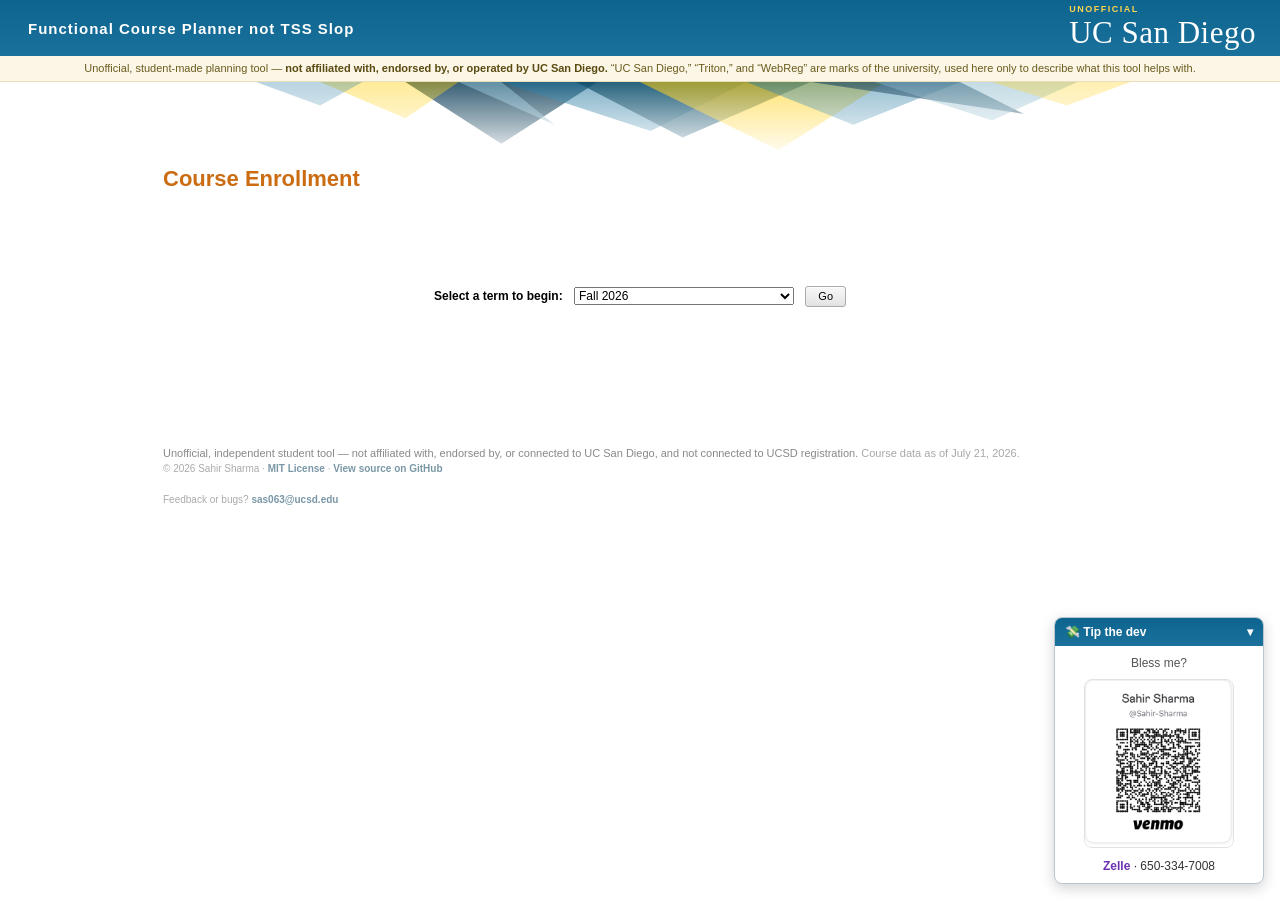
==== site/index.html @ 41827135 "Show total planned units in the schedule header Small 'Total units: N (x classes)' readout on the le" ====
<!DOCTYPE html>
<html lang="en">
<head>
<meta charset="utf-8">
<title>Unofficial UCSD Course Planner (WebReg-style)</title>
<meta name="viewport" content="width=device-width, initial-scale=1">
<meta name="description" content="Unofficial, student-made course planner for UC San Diego — plan your Fall 2026 schedule the classic WebReg way. Not affiliated with or endorsed by UC San Diego.">
<meta property="og:title" content="Unofficial UCSD Course Planner">
<meta property="og:description" content="Unofficial, student-made tool to plan your UC San Diego Fall 2026 schedule the classic WebReg way — courses, professors, times, rooms, seats. Not affiliated with UC San Diego.">
<meta property="og:type" content="website">
<meta property="og:url" content="https://sahirssharma.github.io/WebReg-Course-Planner/">
<meta property="og:image" content="https://sahirssharma.github.io/WebReg-Course-Planner/img/og-preview.png">
<meta property="og:image:width" content="1200">
<meta property="og:image:height" content="630">
<meta name="twitter:card" content="summary_large_image">
<meta name="twitter:title" content="Unofficial UCSD Course Planner">
<meta name="twitter:description" content="Unofficial, student-made tool to plan your UC San Diego schedule the classic WebReg way. Not affiliated with UC San Diego.">
<meta name="twitter:image" content="https://sahirssharma.github.io/WebReg-Course-Planner/img/og-preview.png">
<link rel="stylesheet" href="css/webreg.css?v=e4e21a5c">
<!-- privacy-friendly page-open analytics (GoatCounter) -->
<script data-goatcounter="https://ssssss.goatcounter.com/count"
        async src="//gc.zgo.at/count.js"></script>
</head>
<body>

<!-- ===== MY TRITONLINK chrome ===== -->
<div class="tl-banner">
  <span class="tl-brand">Functional Course Planner not TSS Slop</span>
  <span class="tl-wordmark"><span class="tl-unofficial">Unofficial</span>UC San Diego</span>
</div>
<div class="disclaimer-strip">
  Unofficial, student-made planning tool &mdash; <b>not affiliated with, endorsed by, or operated by UC San Diego.</b>
  &ldquo;UC San Diego,&rdquo; &ldquo;Triton,&rdquo; and &ldquo;WebReg&rdquo; are marks of the university, used here only to describe what this tool helps with.
</div>
<div class="tl-shard">
  <svg viewBox="0 0 1200 74" preserveAspectRatio="xMidYMin slice" aria-hidden="true">
    <polygon points="380,0 560,0 470,58" fill="#14425C" opacity="0.85"/>
    <polygon points="470,0 700,0 610,46" fill="#1A719C" opacity="0.55"/>
    <polygon points="540,0 640,52 760,0" fill="#0A4A65" opacity="0.75"/>
    <polygon points="600,0 830,0 730,64" fill="#FFCD00" opacity="0.55"/>
    <polygon points="700,0 900,0 800,40" fill="#1A719C" opacity="0.45"/>
    <polygon points="300,0 430,0 380,34" fill="#FFCD00" opacity="0.4"/>
    <polygon points="760,0 960,30 900,0" fill="#14425C" opacity="0.6"/>
    <polygon points="430,0 520,40 470,0" fill="#7FB2C6" opacity="0.6"/>
    <polygon points="820,0 1010,0 930,36" fill="#7FB2C6" opacity="0.45"/>
    <polygon points="240,0 340,0 300,22" fill="#1A719C" opacity="0.3"/>
    <polygon points="930,0 1060,0 1000,22" fill="#FFCD00" opacity="0.3"/>
    <rect x="0" y="0" width="1200" height="74" fill="url(#fade)"/>
    <defs>
      <linearGradient id="fade" x1="0" y1="0" x2="0" y2="1">
        <stop offset="0" stop-color="#ffffff" stop-opacity="0"/>
        <stop offset="1" stop-color="#ffffff" stop-opacity="1"/>
      </linearGradient>
    </defs>
  </svg>
</div>

<div class="page">

  <!-- ===== screen 1: term select ===== -->
  <div id="screen-term">
    <h1 class="page-title">Course Enrollment</h1>
    <div class="term-pick">
      <b>Select a term to begin:</b>
      <select id="landing-term"></select>
      <button class="btn" id="btn-go">Go</button>
    </div>
  </div>

  <!-- ===== screen 2: main app ===== -->
  <div id="screen-main" hidden>
    <div class="hdr-row">
      <h1 class="page-title">Course Enrollment</h1>
      <div class="hdr-links">
        <a id="lnk-appt">Appointment time</a><span class="sep">|</span><a
          id="lnk-enrinfo"
          href="https://students.ucsd.edu/academics/enrollment/calendars/index.html"
          target="_blank" rel="noopener">Enrollment Information <span class="popout"></span></a>
        <span class="sep">|</span>
        <select id="term-switch"></select>
      </div>
    </div>

    <div class="status-line" id="status-line">
      Plan your courses — build and compare schedules. Everything is saved to your local schedule only.
    </div>

    <div id="conflict-banner" hidden></div>

    <!-- search -->
    <div class="search-panel">
      <div class="search-row">
        <div class="search-label">
          <b>Search for Classes:</b><br>
          <a id="lnk-adv">Advanced Search</a>
        </div>
        <span class="ac-wrap">
          <input id="q" placeholder="(e.g., BILD, BILD 3 or computer 3 )" autocomplete="off">
          <div id="ac" class="ac" hidden></div>
        </span>
        <button class="btn" id="btn-search">Search</button>
      </div>

      <div id="adv" class="adv" hidden>
        <table class="adv-left"><tbody>
          <tr>
            <td class="lab">Subject:</td>
            <td><div class="tokbox" id="subj-box" tabindex="0"><span class="placeholder">Select one or more</span></div></td>
          </tr>
          <tr><td class="lab">Course:</td>
              <td><input type="text" id="f-courseno" placeholder="Enter one or more"></td></tr>
          <tr><td class="lab">Instructor:</td>
              <td><input type="text" id="f-instructor" placeholder="Last, First"></td></tr>
          <tr><td class="lab">Title:</td>
              <td><input type="text" id="f-title"></td></tr>
          <tr><td class="lab">Section ID:</td>
              <td><input type="text" id="f-sectionid" placeholder="Enter one or more"></td></tr>
        </tbody></table>

        <div class="adv-right">
          <div class="so-hd">Show only</div>
          <table><tbody>
            <tr><td class="rowlab">Lower:</td>
                <td><label><input type="checkbox" class="rng" value="1-99">1-99</label></td>
                <td><label><input type="checkbox" class="rng" value="87,90">87,90</label></td>
                <td><label><input type="checkbox" class="rng" value="99">99</label></td></tr>
            <tr><td class="rowlab">Upper:</td>
                <td><label><input type="checkbox" class="rng" value="100-198">100-198</label></td>
                <td><label><input type="checkbox" class="rng" value="195">195</label></td>
                <td><label><input type="checkbox" class="rng" value="199">199</label></td></tr>
            <tr><td class="rowlab">Graduate:</td>
                <td><label><input type="checkbox" class="rng" value="200-297">200-297</label></td>
                <td><label><input type="checkbox" class="rng" value="298">298</label></td>
                <td><label><input type="checkbox" class="rng" value="299">299</label></td></tr>
            <tr><td></td>
                <td><label><input type="checkbox" class="rng" value="300+">300+</label></td>
                <td><label><input type="checkbox" class="rng" value="400+">400+</label></td>
                <td><label><input type="checkbox" class="rng" value="500+">500+</label></td></tr>
          </tbody></table>
          <div class="adv-days" style="margin-top:6px;">
            <b>Days:</b>
            <label><input type="checkbox" class="day" value="M">M</label>
            <label><input type="checkbox" class="day" value="Tu">Tu</label>
            <label><input type="checkbox" class="day" value="W">W</label>
            <label><input type="checkbox" class="day" value="Th">Th</label>
            <label><input type="checkbox" class="day" value="F">F</label>
            <label><input type="checkbox" class="day" value="Sa">Sa</label>
            <label><input type="checkbox" class="day" value="Su">Su</label>
          </div>
          <div class="adv-times">
            <b>Start:</b> <select id="f-start"></select>
            <b>End:</b> <select id="f-end"></select>
          </div>
          <div class="adv-open">
            <b>Only show sections with seats available:</b>
            <input type="checkbox" id="f-open">
          </div>
        </div>
        <div class="adv-btns">
          <button class="btn" id="btn-reset">Reset</button>
          <button class="btn" id="btn-search2">Search</button>
        </div>
      </div>
    </div>

    <!-- results -->
    <div id="results-region" class="results-region" hidden>
      <div class="results-toggle-row"><a id="lnk-toggle-results">Hide search result</a></div>
      <div id="results-inner">
        <div class="results-toolbar">
          Show <select id="page-size">
            <option>10</option><option>25</option><option>50</option><option>100</option>
          </select>
          <span id="pager"></span>
          <span class="found" id="found-count"></span>
        </div>
        <div class="results-panel">
          <div class="results-panel-hd">Search results and action
            <span class="round-toggle" id="panel-collapse">&#8211;</span>
          </div>
          <div id="results-body"></div>
        </div>
      </div>
    </div>

    <!-- my schedule -->
    <div class="sched-hdr">
      <span class="sched-units" id="sched-units" hidden
            title="Sum of units for the classes on this schedule (events excluded)"></span>
      <b>My schedule:</b>
      <select id="sched-name" title="Switch, create, copy, rename, or delete a schedule"></select>
    </div>
    <div class="sched-area" id="sched-area">
      <div class="sched-tabs">
        <span class="tab active" data-view="list">List</span>
        <span class="tab" data-view="calendar">Calendar</span>
        <span class="tab" data-view="finals">Finals</span>
        <span class="tab" data-view="map">Map</span>
        <span class="sched-links">
          <a id="lnk-add-event">Add Event</a> |
          <a id="lnk-print">Print Schedule</a> |
          <a id="lnk-books" href="https://ucsandiegobookstore.com/" target="_blank"
             rel="noopener">View Book List <span class="popout popout-w"></span></a>
        </span>
      </div>
      <div id="view-list"></div>
      <div id="view-calendar" hidden></div>
      <div id="view-finals" hidden></div>
      <div id="view-map" hidden></div>
    </div>
  </div>

  <div class="planner-note">Unofficial, independent student tool &mdash; not affiliated with, endorsed by, or connected to UC San Diego, and not connected to UCSD registration.
    <span class="data-asof">Course data as of July 21, 2026.</span></div>
  <div class="copyright-note">&copy; 2026 Sahir Sharma &middot; <a
    href="https://github.com/SahirSSharma/WebReg-Course-Planner/blob/main/LICENSE"
    target="_blank" rel="noopener">MIT License</a> &middot; <a
    href="https://github.com/SahirSSharma/WebReg-Course-Planner"
    target="_blank" rel="noopener">View source on GitHub</a></div>
  <div class="feedback-note">Feedback or bugs? <a
    href="mailto:sas063@ucsd.edu?subject=WebReg%20Course%20Planner%20feedback">sas063@ucsd.edu</a></div>
</div>


<div id="modal-root" hidden></div>

<!-- ===== support / tip corner (bottom-right) ===== -->
<div id="tip-jar" class="tip-jar">
  <div class="tip-bar" id="tip-bar">
    <span>💸 Tip the dev</span><span class="tip-caret" id="tip-caret">▾</span>
  </div>
  <div class="tip-body" id="tip-body">
    <img class="tip-meme" src="img/meme.gif" alt=""
         onerror="this.style.display='none'">
    <div class="tip-note">Bless me?</div>
    <img class="tip-qr" src="img/venmo-qr.png"
         alt="Venmo @Sahir-Sharma — scan to pay">
    <div class="tip-zelle"><b>Zelle</b> &middot; 650-334-7008</div>
  </div>
</div>

<script src="js/localdb.js?v=7685801d"></script>
<script src="js/webreg.js?v=21cc47b6"></script>
</body>
</html>
---- site/css/webreg.css ----
/* WebReg Revival — classic UCSD WebReg 2.0 skin (2015 chrome).
   Colors + metrics from docs/research/UI_SPEC.md (pixel-sampled). */

* { margin: 0; padding: 0; box-sizing: border-box; }

html, body {
  background: #fff;
  font-family: Arial, Helvetica, sans-serif;
  font-size: 12px;
  color: #000;
}

a { color: #1B65A6; font-weight: bold; text-decoration: none; cursor: pointer; }
a:hover { text-decoration: underline; }

b, strong { font-weight: bold; }

button, select, input { font-family: Arial, Helvetica, sans-serif; font-size: 12px; }

/* ------------------------------------------------ classic gray buttons */
.btn {
  display: inline-block;
  padding: 2px 12px;
  font-size: 11px;
  color: #000;
  background: linear-gradient(#f7f7f7, #efefef 45%, #e2e2e2);
  border: 1px solid #aaa;
  border-radius: 3px;
  box-shadow: inset 0 1px 0 #fff;
  cursor: pointer;
  line-height: 15px;
  vertical-align: middle;
}
.btn:hover:not(:disabled) { background: linear-gradient(#efefef, #e4e4e4 45%, #d5d5d5); }
.btn:active:not(:disabled) { background: #ddd; box-shadow: inset 0 1px 2px rgba(0,0,0,.15); }
.btn:disabled { color: #aaa; cursor: default; }
.btn-sm { padding: 0 7px; font-size: 10px; line-height: 14px; }
/* a section already on the schedule: dark, non-interactive "Planned" chip */
.planned-chip {
  background: #0A4A65;
  color: #fff;
  border-color: #06384d;
  box-shadow: none;
  cursor: default;
  font-weight: bold;
}
.planned-chip:hover { background: #0A4A65; }

/* ------------------------------------------------ TritonLink banner */
.tl-banner {
  height: 56px;
  background: linear-gradient(#0D648F, #1A719C);
  color: #fff;
  display: flex;
  align-items: center;
  justify-content: space-between;
  padding: 0 24px 0 28px;
}
.tl-brand {
  font-size: 15px;
  font-weight: bold;
  letter-spacing: 1px;
  white-space: nowrap;
}
.tl-wordmark {
  font-family: Garamond, 'EB Garamond', 'Times New Roman', serif;
  font-size: 31px;
  letter-spacing: 0.5px;
  white-space: nowrap;
}

/* "Unofficial" tag riding above the UC San Diego wordmark */
.tl-unofficial {
  display: block;
  font-family: Arial, Helvetica, sans-serif;
  font-size: 9px;
  font-weight: bold;
  letter-spacing: 1.5px;
  text-transform: uppercase;
  color: #ffd34d;
  line-height: 1;
  margin-bottom: 1px;
}

/* clear affiliation disclaimer under the banner */
.disclaimer-strip {
  background: #fbf6e6;
  border-bottom: 1px solid #eadfb8;
  color: #6b5b1e;
  font-size: 11px;
  line-height: 1.4;
  text-align: center;
  padding: 5px 14px;
}
.disclaimer-strip b { color: #5a4a12; }

/* pale-blue nav tab strip */
.tl-nav {
  background: linear-gradient(#e8eef2, #c9d6de 80%, #b9c9d3);
  border-bottom: 1px solid #a8bcc7;
  height: 29px;
  padding-left: 24px;
}
.tl-nav ul { list-style: none; height: 29px; display: flex; }
.tl-nav li {
  position: relative;
  height: 29px;
  line-height: 29px;
  padding: 0 14px;
  font-size: 11px;
  color: #14304d;
  border-right: 1px solid #aabfca;
  white-space: nowrap;
}
.tl-nav li:first-child { border-left: 1px solid #aabfca; }
.tl-nav li a { color: #14304d; font-weight: normal; }
.tl-nav li a:hover { text-decoration: underline; }
.tl-nav li.active {
  background: #fff;
  border-radius: 6px 6px 0 0;
  margin-top: 0;
  font-weight: bold;
}
.tl-nav li.active a { font-weight: bold; }
.tl-nav li.active::before {
  content: "";
  position: absolute;
  left: 8px; right: 8px; top: 3px;
  border-top: 2px solid #1A719C;
  border-radius: 50% 50% 0 0 / 100% 100% 0 0;
  height: 4px;
}

/* decorative shard strip (abstract triangles + fade to white) */
.tl-shard { height: 74px; overflow: hidden; background: #fff; }
.tl-shard svg { display: block; width: 100%; height: 74px; }

/* ------------------------------------------------ page frame */
.page {
  max-width: 990px;
  margin: 0 auto;
  padding: 4px 18px 0;
  background: #fff;
  position: relative;
}

.page-title {
  color: #CB6C12;
  font-size: 22px;
  font-weight: bold;
  padding: 6px 0 4px;
}

.hdr-row {
  display: flex;
  align-items: baseline;
  justify-content: space-between;
  flex-wrap: wrap;
}
.hdr-links { font-size: 12px; white-space: nowrap; }
.hdr-links .sep { color: #333; font-weight: normal; margin: 0 4px; }
.hdr-links select { min-width: 220px; }

.status-line { margin: 14px 0 4px; font-size: 12px; }

/* external-link glyphs removed per feedback — kept as no-ops so markup is safe */
.popout, .popout-w { display: none; }

/* ------------------------------------------------ term-select screen */
.term-pick {
  text-align: center;
  margin: 90px 0 140px;
  font-size: 12px;
}
.term-pick select { min-width: 220px; margin: 0 8px; }

/* ------------------------------------------------ search panel */
.search-panel { margin-top: 16px; }
.search-row { display: flex; align-items: flex-start; }
.search-label { width: 150px; line-height: 1.35; }
.search-label b { font-size: 13px; }
.search-label a { font-weight: normal; font-size: 11px; color: #1B65A6; }
.ac-wrap { position: relative; margin: 0 10px 0 4px; }
#q {
  width: 320px;
  padding: 3px 5px;
  border: 1px solid #aaa;
  color: #000;
}
#q::placeholder { color: #999; }
.ac {
  position: absolute;
  left: 0; top: 100%;
  min-width: 320px;
  max-height: 210px;
  overflow-y: auto;
  background: #fff;
  border: 1px solid #999;
  z-index: 40;
  box-shadow: 2px 3px 6px rgba(0,0,0,.2);
}
.ac div { padding: 3px 6px; cursor: pointer; font-size: 11px; white-space: nowrap; }
.ac div:hover, .ac div.sel { background: #e8f0f6; }
.ac u { text-decoration: underline; }

/* advanced search */
.adv {
  margin: 14px 0 4px 20px;
  display: flex;
  gap: 46px;
  flex-wrap: wrap;
}
.adv[hidden] { display: none; }
.adv-left td { padding: 3px 4px; vertical-align: top; font-size: 12px; }
.adv-left td.lab { text-align: right; font-weight: bold; white-space: nowrap; padding-top: 6px; }
.adv-left input[type=text] {
  width: 250px; padding: 2px 4px; border: 1px solid #aaa;
}
.adv-left input::placeholder { color: #999; }
.adv-right { font-size: 12px; }
.adv-right .so-hd { font-weight: bold; margin-bottom: 4px; }
.adv-right table td { padding: 2px 6px 2px 0; white-space: nowrap; }
.adv-right .rowlab { text-align: right; font-weight: bold; padding-right: 6px; }
.adv-right label { font-weight: normal; margin-right: 10px; }
.adv-right input[type=checkbox] { vertical-align: -2px; margin-right: 2px; }
.adv-days label { margin-right: 8px; }
.adv-times { margin: 6px 0; }
.adv-times select { margin: 0 12px 0 4px; }
.adv-open { margin: 6px 0; }
.adv-btns { width: 100%; text-align: center; margin: 10px 0 2px; }
.adv-btns .btn { margin: 0 4px; min-width: 62px; }

/* subject token multi-select */
.tokbox {
  width: 250px;
  min-height: 46px;
  max-height: 120px;
  overflow-y: auto;
  border: 1px solid #aaa;
  background: #fff;
  padding: 2px;
  cursor: text;
}
.tokbox .placeholder { color: #999; padding: 2px 3px; display: inline-block; }
.tok {
  display: inline-block;
  background: linear-gradient(#f5f5f5, #e4e4e4);
  border: 1px solid #bbb;
  border-radius: 3px;
  padding: 1px 5px;
  margin: 1px 2px;
  font-size: 11px;
  cursor: pointer;
  white-space: normal;
}
.tok .x { color: #666; font-weight: bold; margin-right: 3px; }
.tok:hover { border-color: #888; }
.tokdrop {
  position: absolute;
  background: #fff;
  border: 1px solid #999;
  max-height: 200px;
  overflow-y: auto;
  z-index: 50;
  min-width: 250px;
  box-shadow: 2px 3px 6px rgba(0,0,0,.2);
}
.tokdrop input {
  width: 100%; border: none; border-bottom: 1px solid #ccc; padding: 3px 5px; outline: none;
}
.tokdrop div.opt { padding: 2px 6px; font-size: 11px; cursor: pointer; white-space: nowrap; }
.tokdrop div.opt:hover { background: #e8f0f6; }

/* ------------------------------------------------ results */
.results-toggle-row { text-align: right; margin: 8px 0 2px; }
.results-toggle-row a { font-weight: normal; font-size: 12px; }

.results-toolbar { margin: 4px 0 6px; font-size: 12px; display: flex; align-items: center; }
.results-toolbar .found { font-weight: bold; margin-left: 26px; font-size: 13px; }
.results-toolbar select { margin: 0 10px 0 6px; }

.pg {
  display: inline-block;
  min-width: 24px;
  padding: 0 5px;
  height: 21px;
  line-height: 21px;
  text-align: center;
  background: #0A4A65;
  color: #fff;
  font-size: 11px;
  font-weight: bold;
  margin-right: 3px;
  cursor: pointer;
  user-select: none;
}
.pg.arrow { background: none; color: #0A4A65; font-size: 13px; min-width: 14px; padding: 0 2px; }
.pg.cur { background: #fff; color: #000; border: 1px solid #0A4A65; line-height: 19px; cursor: default; }
.pg.off { opacity: .45; cursor: default; }

.results-panel { border: 1px solid #c7c7c7; margin-bottom: 12px; }
.results-panel-hd {
  background: linear-gradient(#f4f4f4, #e4e4e4);
  border-bottom: 1px solid #c7c7c7;
  font-weight: bold;
  font-size: 11px;
  padding: 5px 8px;
  position: relative;
}
.round-toggle {
  position: absolute;
  right: 8px; top: 3px;
  width: 15px; height: 15px;
  border-radius: 50%;
  background: #1B65A6;
  color: #fff;
  text-align: center;
  line-height: 14px;
  font-size: 11px;
  font-weight: bold;
  cursor: pointer;
}

/* course drawers */
.drawer { border-top: 1px solid #c7c7c7; }
.drawer:first-child { border-top: none; }
.drawer-hd {
  background: linear-gradient(#f0f0f0, #e2e2e2);
  padding: 5px 8px;
  font-size: 11px;
  cursor: pointer;
  display: flex;
  align-items: center;
}
.drawer-hd:hover { background: linear-gradient(#eaeaea, #dadada); }
.tri {
  display: inline-block;
  width: 0; height: 0;
  border-top: 5px solid transparent;
  border-bottom: 5px solid transparent;
  border-left: 7px solid #333;
  margin-right: 8px;
}
.drawer.open .tri {
  border-left: 5px solid transparent;
  border-right: 5px solid transparent;
  border-top: 7px solid #333;
  border-bottom: none;
  margin-top: 2px;
}
.drawer-code { font-weight: bold; min-width: 86px; }
.drawer-title { border-left: 1px solid #bbb; padding-left: 10px; }
.drawer-body { background: #fff; padding: 0 6px 8px; overflow-x: auto; }

.course-links {
  text-align: right;
  background: #ddeef1;
  border: 1px solid #c9dde2;
  border-bottom: none;
  padding: 3px 6px;
  font-size: 11px;
}
.course-links a { font-weight: bold; }

table.sec-table {
  width: 100%;
  border-collapse: collapse;
  font-size: 11px;
}
.sec-table th {
  background: linear-gradient(#eee, #d0d0d0);
  border: 1px solid #c7c7c7;
  padding: 3px 4px;
  font-weight: bold;
  text-align: center;
}
.sec-table td {
  border: 1px solid #dcdcdc;
  padding: 3px 4px;
  text-align: center;
  vertical-align: middle;
  background: #fff;
}
.sec-table tr.finalrow td { border-top: 1px solid #c7c7c7; }
.sec-table .final-lab { font-weight: bold; }
.sec-table .final-date { text-align: right; padding-right: 10px; }
.sec-table .full-red { color: #C00; font-weight: bold; white-space: nowrap; }
.sec-table .noterow td {
  text-align: left;
  background: #f4f9fb;
  color: #333;
}
.sec-table .cancelled { color: #C00; }
.mailico { color: #1B65A6; font-size: 10px; }
.bookico {
  display: inline-block;
  width: 12px; height: 11px;
  background: linear-gradient(105deg, #a02020 55%, #7d1414 55%);
  border-radius: 1px 3px 3px 1px;
  border-left: 2px solid #d8d8d8;
  vertical-align: -1px;
}
.sec-table .act .btn { margin: 1px 2px; }

/* ------------------------------------------------ My Schedule */
.sched-hdr {
  display: flex;
  justify-content: flex-end;
  align-items: center;
  gap: 8px;
  margin: 18px 0 6px;
}
.sched-hdr b { font-size: 13px; }
.sched-hdr select { min-width: 210px; color: #222; }
.sched-units {
  margin-right: auto;
  font-size: 12px;
  color: #444;
}
.sched-units b { color: #14304d; }

.sched-tabs {
  background: #0A4A65;
  padding: 5px 10px 0 6px;
  display: flex;
  align-items: flex-end;
  min-height: 30px;
}
.tab {
  display: inline-block;
  background: linear-gradient(#d3dde2, #b6c7cf);
  color: #14304d;
  font-weight: bold;
  font-size: 12px;
  padding: 5px 18px;
  margin: 0 4px 0 0;
  border-radius: 5px 5px 0 0;
  border: 1px solid #8ba4b0;
  border-bottom: none;
  cursor: pointer;
}
.tab.active { background: #fff; color: #CB6C12; }
/* highlight the new Map tab until a user clicks it (glow + bold + NEW badge) */
.tab.glow-new {
  position: relative;
  font-weight: bold;
  color: #8a3f00;
  background: linear-gradient(#fff7e0, #ffe08a);
  border-color: #e0a400;
  animation: map-glow 1.5s ease-in-out infinite;
}
@keyframes map-glow {
  0%, 100% { box-shadow: 0 0 4px 1px rgba(255,180,0,.55); }
  50%      { box-shadow: 0 0 14px 5px rgba(255,180,0,.95); }
}
.tab.glow-new::after {
  content: "NEW";
  position: absolute; top: -8px; right: -7px;
  background: #CB6C12; color: #fff;
  font-size: 8px; font-weight: bold; letter-spacing: .5px;
  padding: 1px 4px; border-radius: 8px; line-height: 1;
  box-shadow: 0 1px 2px rgba(0,0,0,.3);
}
.sched-links {
  margin-left: auto;
  color: #fff;
  font-weight: bold;
  font-size: 12px;
  padding-bottom: 6px;
}
.sched-links a { color: #fff; }

/* list view */
table.list-table {
  width: 100%;
  border-collapse: collapse;
  font-size: 11px;
  border: 1px solid #0A4A65;
}
.list-table th {
  background: linear-gradient(#eee, #d0d0d0);
  border: 1px solid #c7c7c7;
  padding: 4px 4px;
  font-weight: bold;
  text-align: center;
}
.list-table td {
  border: 1px solid #cfcfcf;
  padding: 4px 4px;
  text-align: center;
  vertical-align: middle;
}
.list-table td.l { text-align: left; }
tr.row-enrolled td { background: #41788D; color: #fff; border-color: #35657a; }
tr.row-waitlisted td { background: #CEEBEE; color: #000; border-color: #b2d8dc; }
tr.row-planned td { background: #fff; color: #555; }
tr.row-event td { background: #FBF4DC; color: #5a4a14; border-color: #e3d5a5; }
.list-table .act { white-space: nowrap; }
.list-table .act .btn { margin: 0 2px; color: #000; }
.list-empty { padding: 14px; font-size: 11px; color: #444; border: 1px solid #0A4A65; border-top: none; }

/* calendar view */
.cal-wrap { border: 1px solid #0A4A65; overflow-x: auto; }
.cal-grid { display: flex; min-width: 700px; }
.cal-gutter { width: 46px; flex: none; background: #0A4A65; }
.cal-gutter .gh {
  height: 60px;
  color: #fff;
  font-size: 11px;
  font-weight: bold;
  text-align: right;
  padding: 2px 6px 0 0;
}
.cal-gutter .gh0 { height: 30px; }
.cal-col { flex: 1 1 0; min-width: 0; position: relative; border-left: 1px solid #c9d6dc; }
.cal-col-hd {
  height: 30px;
  line-height: 30px;
  background: #0A4A65;
  color: #fff;
  font-weight: bold;
  font-size: 12px;
  text-align: center;
  white-space: nowrap;
  overflow: hidden;
}
.cal-col-hd small { font-weight: bold; display: block; line-height: 12px; padding-top: 2px; font-size: 11px; }
.cal-col-hd.two { line-height: 13px; padding-top: 1px; }
.cal-body {
  position: relative;
  background:
    repeating-linear-gradient(
      to bottom,
      #fff 0, #fff 29px,
      #eef3f5 29px, #eef3f5 30px,
      #fff 30px, #fff 59px,
      #d7e2e7 59px, #d7e2e7 60px);
}
.cal-block {
  position: absolute;
  left: 2px; right: 2px;
  background: #41788D;
  border: 1px solid #2e5a6c;
  color: #fff;
  font-size: 10px;
  overflow: hidden;
  z-index: 5;
}
.cal-block .strip {
  background: rgba(10,74,101,.85);
  padding: 1px 3px;
  display: flex;
  justify-content: space-between;
  font-size: 9px;
  overflow: hidden;
}
.cal-block .strip span { white-space: nowrap; }
.cal-block .bl { text-align: center; line-height: 12px; padding: 1px 2px; }
.cal-block .bcode { font-weight: bold; font-size: 11px; }
.cal-block .bbtns { text-align: center; padding: 2px 0 3px; white-space: nowrap; }
.cal-block .bbtns .btn-sm { padding: 1px 5px; font-size: 10px; margin: 0 1px; }
.cal-block .bdate { font-style: italic; font-weight: bold; }
/* Short blocks would clip the Remove/Change buttons — reveal the full block
   on hover (auto height, nothing cut off), lifted above its neighbours. */
.cal-block:hover {
  height: auto !important;
  min-height: 92px;
  overflow: visible;
  z-index: 60 !important;
  box-shadow: 0 2px 8px rgba(0,0,0,.35);
}
.cal-block.wl { background: #CEEBEE; color: #04303f; border-color: #9cc5cc; }
.cal-block.wl .strip { background: #a5cfd6; color: #04303f; }
.cal-block.pl {
  background: #f3f7f8;
  color: #567;
  border: 1px dashed #8aa4af;
}
.cal-block.pl .strip { background: #dbe6ea; color: #456; }
.cal-block.ev { background: #FBF4DC; color: #5a4a14; border-color: #C8A648; }
.cal-block.ev .strip { background: #EAD9A8; color: #5a4a14; }
.cal-block.conflict { border: 2px solid #C00; }
.cal-unsched {
  border-top: 1px solid #c9d6dc;
  padding: 5px 8px;
  font-size: 11px;
  background: #f6f9fa;
}
.cal-unsched b { margin-right: 8px; }
.cal-unsched .us-item { margin-right: 18px; white-space: nowrap; }

/* ------------------------------------------------ map view */
#view-map { border: 1px solid #0A4A65; border-top: none; }
.map-controls {
  padding: 7px 10px; background: #eef3f5; border-bottom: 1px solid #cdd8dd;
  font-size: 12px; display: flex; align-items: center; gap: 8px; flex-wrap: wrap;
}
.map-controls .mc-label { font-weight: bold; }
.map-controls select { font-size: 12px; padding: 2px 4px; }
.map-controls .mc-hint { color: #777; font-size: 11px; }
.walk-row.dorm { background: #eefaf0; border-left-color: #2fb457; }
#leaflet-map { height: 460px; width: 100%; background: #e8eef0; }
#leaflet-map .leaflet-container { font: inherit; }
#walk-summary { padding: 8px 10px 12px; }
.walk-hd { font-weight: bold; font-size: 13px; color: #0A4A65; margin: 4px 0 6px; }
.walk-day { margin-bottom: 8px; }
.walk-dayname { font-weight: bold; font-size: 12px; color: #333; margin: 4px 0 2px; }
.walk-row {
  font-size: 12px; padding: 4px 8px; margin: 2px 0;
  background: #f2f7f9; border-left: 3px solid #41788D; border-radius: 2px;
}
.walk-row.tight { background: #fbecec; border-left-color: #C00; }
.walk-meta { color: #555; }
.walk-ok { color: #178a3a; font-weight: bold; }
.walk-flag { color: #C00; font-weight: bold; }
.walk-none { font-size: 12px; color: #555; padding: 4px 2px; }
.leaflet-tooltip.map-lbl {
  background: rgba(10,74,101,.9); color: #fff; border: none;
  font-weight: bold; font-size: 11px; padding: 1px 5px; box-shadow: none;
}
.leaflet-tooltip.map-lbl::before { display: none; }

/* conflict banner */
.conflict-banner {
  background: #F9EBEB;
  border: 1px solid #C00;
  border-radius: 6px;
  padding: 10px 14px;
  margin: 14px 0;
  font-size: 12px;
}
.conflict-banner .hd { color: #C00; font-weight: bold; margin-bottom: 6px; }
.conflict-banner ul { margin: 0 0 8px 30px; }
.conflict-banner li { margin: 2px 0; }
.warn-tri {
  display: inline-block;
  width: 0; height: 0;
  border-left: 7px solid transparent;
  border-right: 7px solid transparent;
  border-bottom: 12px solid #C00;
  margin-right: 6px;
  vertical-align: -1px;
}
.warn-tri.yellow { border-bottom-color: #e0a010; }

/* ------------------------------------------------ dialogs */
#modal-root {
  position: fixed;
  inset: 0;
  z-index: 100;
}
.modal-box {
  position: absolute;
  left: 50%;
  top: 90px;
  transform: translateX(-50%);
  width: 760px;
  max-width: 94vw;
  max-height: calc(100vh - 120px);
  overflow-y: auto;
  background: #fff;
  border: 1px solid #999;
  box-shadow: 3px 5px 18px rgba(0,0,0,.35);
}
.modal-title {
  background: linear-gradient(#f4f4f4, #e6e6e6);
  border-bottom: 1px solid #ccc;
  height: 26px;
}
.modal-body { padding: 18px 22px 16px; }
.modal-h { font-weight: bold; font-size: 13px; margin-bottom: 12px; }
.modal-btns { text-align: right; padding: 16px 4px 2px; }
.modal-btns .btn { margin-left: 10px; min-width: 64px; }

table.confirm-table {
  border-collapse: collapse;
  font-size: 11px;
  width: 100%;
}
.confirm-table th, .confirm-table td {
  border: 1px solid #999;
  padding: 4px 6px;
  text-align: center;
}
.confirm-table th { background: #fff; font-weight: bold; }
.confirm-table td { background: #fff; }

.result-green {
  border: 2px solid #7BB661;
  border-radius: 8px;
  background: #f2f9ee;
  padding: 10px 14px;
  font-size: 13px;
}
.result-green .hd { color: #2e8540; font-weight: bold; margin-bottom: 4px; }
.ok-circ {
  display: inline-block;
  width: 15px; height: 15px;
  border-radius: 50%;
  background: #2e8540;
  color: #fff;
  text-align: center;
  line-height: 15px;
  font-size: 11px;
  margin-right: 6px;
}
/* Add Event modal form (stacked label/field rows — fits the 760px dialog) */
.ev-form { width: 100%; }
.ev-form th { width: 130px; text-align: left; padding: 7px 10px; }
.ev-form td { padding: 6px 10px; text-align: left; }
.ev-form input[type="text"] { width: 240px; max-width: 100%; font-size: 11px; padding: 3px 4px; }
.ev-form select { font-size: 11px; }
.ev-opt { font-weight: normal; color: #666; }
.ev-days label { margin-right: 10px; font-size: 11px; white-space: nowrap; }
.ev-days input { vertical-align: -2px; margin-right: 2px; }

.result-red {
  border: 1px solid #C00;
  border-radius: 8px;
  background: #F9EBEB;
  padding: 10px 14px;
  font-size: 12px;
}
.result-red .hd { color: #C00; font-weight: bold; margin-bottom: 6px; }
.alert-yellow {
  border: 1px solid #d8c27a;
  border-radius: 6px;
  background: #FEF8E3;
  padding: 8px 12px;
  font-size: 12px;
  margin-bottom: 12px;
}
.alert-yellow .hd { color: #b06d10; font-weight: bold; margin-bottom: 4px; }
.alert-yellow .red { color: #C00; font-weight: bold; }
.alert-yellow ul { margin: 4px 0 4px 26px; }

/* appointment modal */
.appt-cols { display: flex; gap: 60px; padding: 6px 4px 4px; }
.appt-cols b { display: block; margin-bottom: 6px; }
.appt-cols div.col { font-size: 12px; line-height: 1.6; }

/* ------------------------------------------------ footer */
.planner-note {
  color: #888;
  font-size: 11px;
  margin: 26px 0 4px;
}
.planner-note .data-asof { color: #a7a7a7; }
.copyright-note {
  color: #aaa;
  font-size: 10px;
  margin: 0 0 20px;
}
.copyright-note a { color: #7a97a6; }
.feedback-note {
  color: #aaa;
  font-size: 10px;
  margin: 2px 0 20px;
}
.feedback-note a { color: #7a97a6; }

/* ===== ad-supported variant: gutter ad rails + content pages ===== */
/* Side rails sit in the empty margins beside the 990px column, and only
   appear when the window is wide enough to not touch the content. */
.ad-rail { position: fixed; top: 96px; width: 160px; z-index: 20; }
.ad-left  { left:  max(6px, calc(50% - 495px - 174px)); }
.ad-right { right: max(6px, calc(50% - 495px - 174px)); }
.ad-slot {
  display: flex; flex-direction: column; align-items: center; justify-content: center;
  width: 160px; height: 600px; gap: 6px;
  background: linear-gradient(#fafafa, #f0f0f0);
  border: 1px solid #dcdcdc; border-radius: 4px;
  color: #b3b3b3; font-size: 11px; text-align: center;
}
.ad-slot .ad-tag { font-size: 9px; letter-spacing: 1px; text-transform: uppercase; color: #c7c7c7; }
.ad-slot ins { display: block; }
/* wide screens: upgrade to a big 300x600 half-page unit (more room, more revenue) */
@media (min-width: 1620px) {
  .ad-rail { width: 300px; }
  .ad-left  { left:  max(6px, calc(50% - 495px - 322px)); }
  .ad-right { right: max(6px, calc(50% - 495px - 322px)); }
  .ad-slot { width: 300px; }
}
/* not enough gutter for even the small rail — hide entirely (keeps mobile clean) */
@media (max-width: 1359px) { .ad-rail { display: none; } }

/* section nav shared by the content pages */
.site-nav {
  display: flex; flex-wrap: wrap; gap: 2px 4px;
  background: #f4f7f9; border-bottom: 1px solid #dbe4e8;
  padding: 6px 14px; font-size: 12px;
}
.site-nav a {
  color: #14425C; font-weight: bold; padding: 3px 10px; border-radius: 4px;
}
.site-nav a:hover { background: #e3ebef; text-decoration: none; }
.site-nav a.active { background: #0A4A65; color: #fff; }

/* footer nav on the tool page (keeps the tool itself visually unchanged) */
.footer-nav { color: #888; font-size: 11px; margin: 2px 0 4px; }
.footer-nav a { color: #7a97a6; margin: 0 3px; }

/* readable long-form content pages */
.content {
  max-width: 760px; margin: 0 auto; padding: 8px 4px 40px;
  font-size: 14px; line-height: 1.65; color: #222;
}
.content h1 { color: #CB6C12; font-size: 26px; margin: 18px 0 6px; }
.content .lede { color: #555; font-size: 15px; margin-bottom: 22px; }
.content h2 { color: #14425C; font-size: 19px; margin: 28px 0 8px; padding-top: 6px; border-top: 1px solid #eee; }
.content h3 { color: #0A4A65; font-size: 15px; margin: 18px 0 4px; }
.content p, .content li { font-size: 14px; }
.content ul, .content ol { margin: 6px 0 12px 24px; }
.content li { margin: 4px 0; }
.content a { color: #1B65A6; }
.content .callout {
  background: #f2f7f9; border-left: 4px solid #41788D; border-radius: 3px;
  padding: 10px 14px; margin: 16px 0; font-size: 13.5px;
}
.content .callout.warn { background: #fbf6e6; border-left-color: #e0a400; }
.content table { border-collapse: collapse; width: 100%; font-size: 13px; margin: 10px 0 16px; }
.content th, .content td { border: 1px solid #d8d8d8; padding: 6px 9px; text-align: left; }
.content th { background: #eef3f5; }
.content .updated { color: #999; font-size: 12px; margin-top: 30px; }
.content .cta {
  display: inline-block; margin: 6px 0; background: #0A4A65; color: #fff;
  padding: 8px 16px; border-radius: 5px; font-weight: bold;
}
.content .cta:hover { background: #14425C; text-decoration: none; }

/* ===== tip / support corner (bottom-right, collapsible) ===== */
.tip-jar {
  position: fixed;
  right: 16px;
  bottom: 16px;
  width: 210px;
  background: #fff;
  border: 1px solid #b9c6cd;
  border-radius: 8px;
  box-shadow: 0 4px 14px rgba(0,0,0,.18);
  font-size: 12px;
  z-index: 200;
  overflow: hidden;
}
.tip-bar {
  background: linear-gradient(#0D648F, #1A719C);
  color: #fff;
  font-weight: bold;
  padding: 7px 10px;
  cursor: pointer;
  display: flex;
  justify-content: space-between;
  align-items: center;
  user-select: none;
}
.tip-caret { transition: transform .15s; }
.tip-jar.collapsed .tip-caret { transform: rotate(-90deg); }
.tip-jar.collapsed .tip-body { display: none; }
.tip-body { padding: 10px; text-align: center; }
.tip-meme { max-width: 100%; border-radius: 6px; margin-bottom: 8px; display: block; }
.tip-note { color: #555; line-height: 15px; margin-bottom: 8px; }
.tip-qr {
  width: 150px; max-width: 100%;
  border: 1px solid #e2e2e2; border-radius: 8px;
}
.tip-zelle { margin-top: 8px; color: #333; font-size: 12px; }
.tip-zelle b { color: #6b31b3; }   /* Zelle purple */
@media (max-width: 640px) {
  .tip-jar { width: 170px; right: 8px; bottom: 8px; }
  .tip-qr { width: 120px; }
}
.page-footer {
  border-top: 1px solid #ccc;
  margin-top: 6px;
  padding: 10px 0 30px;
  display: flex;
  justify-content: space-between;
  color: #666;
  font-size: 11px;
  line-height: 1.6;
}
.page-footer a { font-weight: normal; }
.footer-wordmark {
  font-family: Garamond, 'EB Garamond', 'Times New Roman', serif;
  font-size: 26px;
  color: #c8c8c8;
  white-space: nowrap;
}

/* right-edge scroll chevrons */
.chevrons {
  position: fixed;
  right: 14px;
  top: 300px;
  z-index: 30;
}
.chev {
  width: 34px; height: 22px;
  cursor: pointer;
  position: relative;
  margin-bottom: 16px;
}
.chev::before, .chev::after {
  content: "";
  position: absolute;
  top: 4px;
  width: 20px; height: 7px;
  background: #555;
}
.chev::before { left: 0; transform: rotate(-28deg); border-radius: 3px; }
.chev::after { right: 0; transform: rotate(28deg); border-radius: 3px; }
.chev.down::before { transform: rotate(28deg); }
.chev.down::after { transform: rotate(-28deg); }
.chev:hover::before, .chev:hover::after { background: #333; }

/* ================= phone / narrow layout ================= */
@media (max-width: 640px) {
  html, body { overflow-x: hidden; }

  /* header banner — shrink so the brand + wordmark never clip off-screen */
  .tl-banner { height: 46px; padding: 0 12px; }
  .tl-brand { font-size: 11px; letter-spacing: 0; }
  .tl-wordmark { font-size: 15px; }
  .tl-shard, .tl-shard svg { height: 42px; }

  /* tighter page gutters */
  .page { padding: 4px 12px 0; }
  .page-title { font-size: 19px; padding: 6px 0 2px; }

  /* header links wrap; the term select drops to its own full-width line */
  .hdr-row { gap: 2px 0; }
  .hdr-links { white-space: normal; }
  .hdr-links select { min-width: 0; width: 100%; margin-top: 4px; }

  /* search — stack label / input / button, full width */
  .search-row { flex-direction: column; align-items: stretch; }
  .search-label { width: auto; margin-bottom: 4px; }
  .ac-wrap { display: block; margin: 0 0 6px; }
  #q { width: 100%; box-sizing: border-box; }
  .ac { min-width: 0; width: 100%; }
  .search-row .btn { align-self: flex-start; }

  /* advanced search — single column, full-width fields */
  .adv { flex-direction: column; gap: 14px; margin-left: 0; }
  .adv-left input[type=text], .tokbox, .tokdrop { width: 100%; box-sizing: border-box; }
  .tokdrop { min-width: 0; }

  /* my-schedule header + tabs */
  .sched-hdr { flex-wrap: wrap; }
  .sched-hdr select { min-width: 0; flex: 1 1 55%; }
  .sched-tabs { flex-wrap: wrap; padding: 5px 6px 0; }
  .tab { padding: 5px 12px; }
  .sched-links { width: 100%; margin-left: 0; text-align: right; padding: 6px 2px 4px; }

  /* wide tables scroll instead of stretching the page */
  #view-list { overflow-x: auto; }
  .list-table, .sec-table { min-width: 540px; }

  /* results toolbar wraps */
  .results-toolbar { flex-wrap: wrap; }
  .results-toolbar .found { margin-left: 12px; }

  /* misc overflow guards */
  .appt-cols { flex-wrap: wrap; gap: 20px; }
  .cal-unsched .us-item { white-space: normal; }
  .modal-body { padding: 14px 12px 12px; overflow-x: auto; }
  .modal-btns .btn { min-width: 72px; }

  /* the floating scroll chevrons are redundant on touch — hide them */
  .chevrons { display: none; }
}

/* ------------------------------------------------ print */
@media print {
  .tl-banner, .tl-nav, .tl-shard, .search-panel, .results-toggle-row,
  .results-toolbar, .results-panel, .hdr-links, .status-line,
  .sched-hdr, .chevrons, .planner-note, .sched-links, #modal-root,
  .results-region { display: none !important; }
  .page { max-width: none; }
  * { -webkit-print-color-adjust: exact; print-color-adjust: exact; }
}
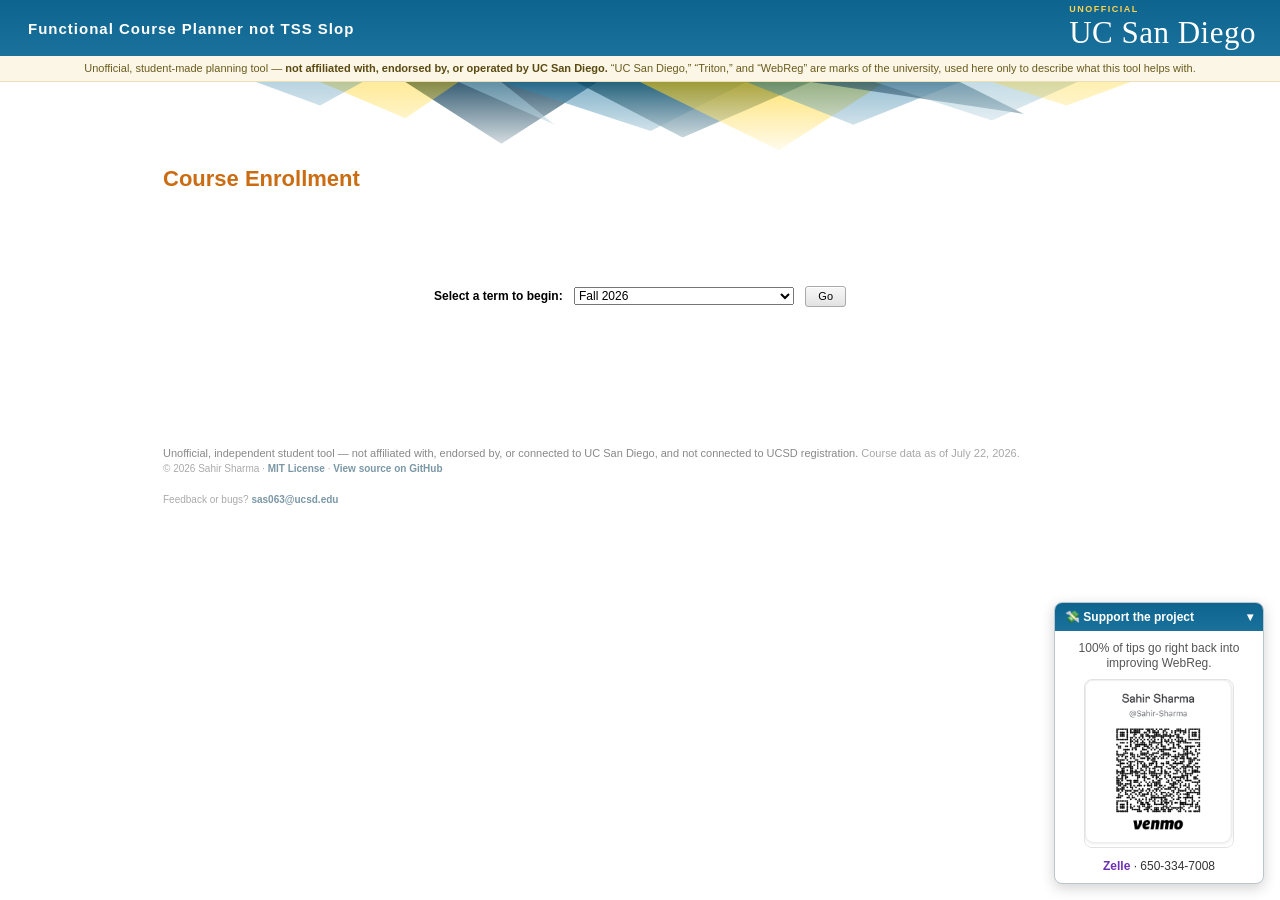
==== commit e70c6f03: "Refresh FA26 catalog to July 22, 2026 (1,778 courses) Data pulled fresh from TSS Schedule of Classes" ====
--- a/site/index.html
+++ b/site/index.html
@@ -211,7 +211,7 @@
   </div>
 
   <div class="planner-note">Unofficial, independent student tool &mdash; not affiliated with, endorsed by, or connected to UC San Diego, and not connected to UCSD registration.
-    <span class="data-asof">Course data as of July 21, 2026.</span></div>
+    <span class="data-asof">Course data as of July 22, 2026.</span></div>
   <div class="copyright-note">&copy; 2026 Sahir Sharma &middot; <a
     href="https://github.com/SahirSSharma/WebReg-Course-Planner/blob/main/LICENSE"
     target="_blank" rel="noopener">MIT License</a> &middot; <a
@@ -227,12 +227,12 @@
 <!-- ===== support / tip corner (bottom-right) ===== -->
 <div id="tip-jar" class="tip-jar">
   <div class="tip-bar" id="tip-bar">
-    <span>💸 Tip the dev</span><span class="tip-caret" id="tip-caret">▾</span>
+    <span>💸 Support the project</span><span class="tip-caret" id="tip-caret">▾</span>
   </div>
   <div class="tip-body" id="tip-body">
     <img class="tip-meme" src="img/meme.gif" alt=""
          onerror="this.style.display='none'">
-    <div class="tip-note">Bless me?</div>
+    <div class="tip-note">100% of tips go right back into improving WebReg.</div>
     <img class="tip-qr" src="img/venmo-qr.png"
          alt="Venmo @Sahir-Sharma — scan to pay">
     <div class="tip-zelle"><b>Zelle</b> &middot; 650-334-7008</div>
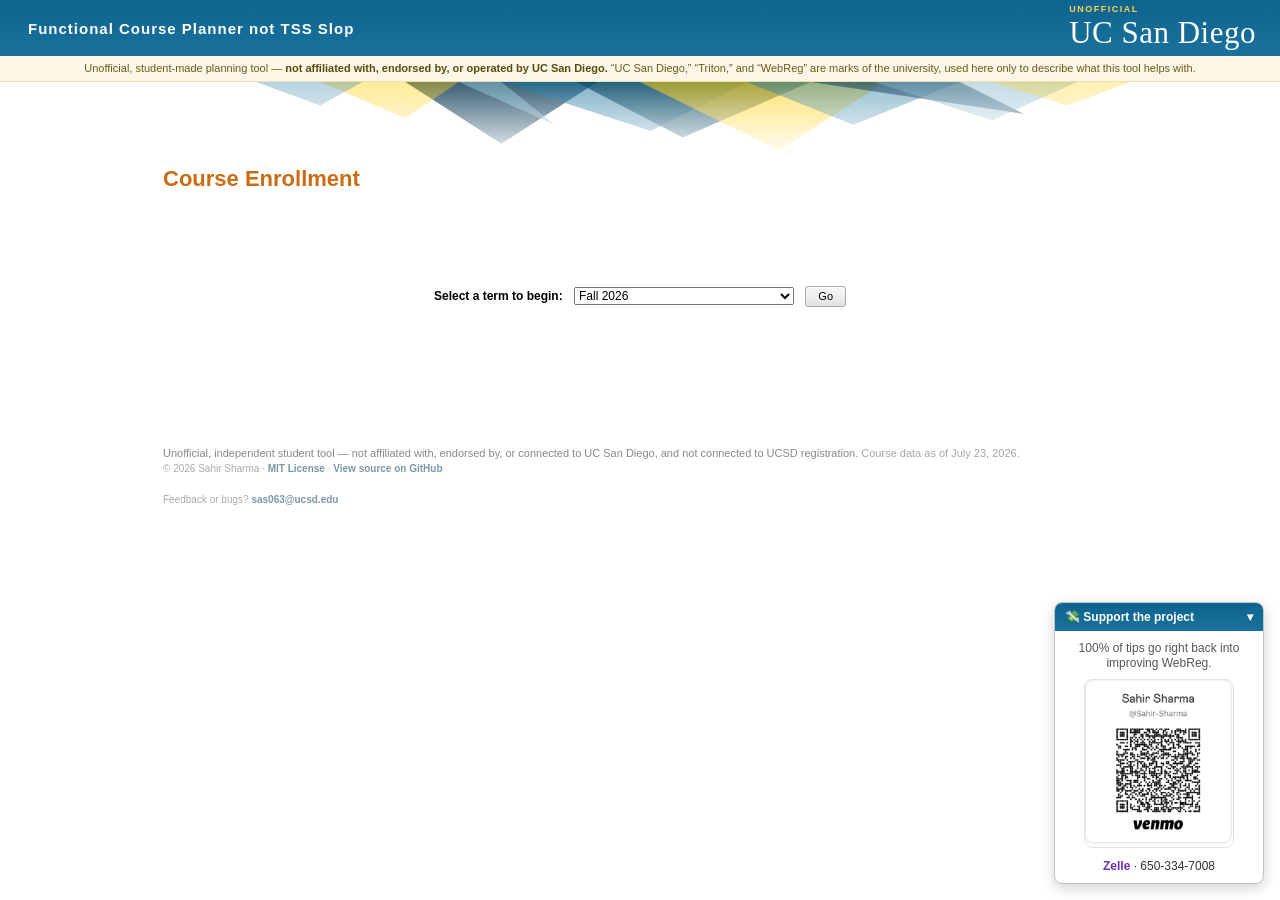
==== commit 6742b45d: "Refresh FA26 catalog — data as of July 23, 2026 (1,779 courses / 8,128 sections) Pulled fresh Schedu" ====
--- a/site/index.html
+++ b/site/index.html
@@ -16,7 +16,7 @@
 <meta name="twitter:title" content="Unofficial UCSD Course Planner">
 <meta name="twitter:description" content="Unofficial, student-made tool to plan your UC San Diego schedule the classic WebReg way. Not affiliated with UC San Diego.">
 <meta name="twitter:image" content="https://sahirssharma.github.io/WebReg-Course-Planner/img/og-preview.png">
-<link rel="stylesheet" href="css/webreg.css?v=e4e21a5c">
+<link rel="stylesheet" href="css/webreg.css?v=aadfe542">
 <!-- privacy-friendly page-open analytics (GoatCounter) -->
 <script data-goatcounter="https://ssssss.goatcounter.com/count"
         async src="//gc.zgo.at/count.js"></script>
@@ -211,7 +211,7 @@
   </div>
 
   <div class="planner-note">Unofficial, independent student tool &mdash; not affiliated with, endorsed by, or connected to UC San Diego, and not connected to UCSD registration.
-    <span class="data-asof">Course data as of July 22, 2026.</span></div>
+    <span class="data-asof">Course data as of July 23, 2026.</span></div>
   <div class="copyright-note">&copy; 2026 Sahir Sharma &middot; <a
     href="https://github.com/SahirSSharma/WebReg-Course-Planner/blob/main/LICENSE"
     target="_blank" rel="noopener">MIT License</a> &middot; <a
@@ -239,7 +239,8 @@
   </div>
 </div>
 
-<script src="js/localdb.js?v=7685801d"></script>
-<script src="js/webreg.js?v=21cc47b6"></script>
+<script>window.__DATA_V="ee8b9567";</script>
+<script src="js/localdb.js?v=fe60c263"></script>
+<script src="js/webreg.js?v=6ad71985"></script>
 </body>
 </html>
--- a/site/css/webreg.css
+++ b/site/css/webreg.css
@@ -504,7 +504,7 @@
 .cal-grid { display: flex; min-width: 700px; }
 .cal-gutter { width: 46px; flex: none; background: #0A4A65; }
 .cal-gutter .gh {
-  height: 60px;
+  height: 96px;   /* one hour — keep in sync with webreg.js PX_PER_HOUR */
   color: #fff;
   font-size: 11px;
   font-weight: bold;
@@ -528,13 +528,14 @@
 .cal-col-hd.two { line-height: 13px; padding-top: 1px; }
 .cal-body {
   position: relative;
+  /* hour = 96px (sync with PX_PER_HOUR): faint half-hour line at 48, full-hour line at 96 */
   background:
     repeating-linear-gradient(
       to bottom,
-      #fff 0, #fff 29px,
-      #eef3f5 29px, #eef3f5 30px,
-      #fff 30px, #fff 59px,
-      #d7e2e7 59px, #d7e2e7 60px);
+      #fff 0, #fff 47px,
+      #eef3f5 47px, #eef3f5 48px,
+      #fff 48px, #fff 95px,
+      #d7e2e7 95px, #d7e2e7 96px);
 }
 .cal-block {
   position: absolute;
@@ -545,28 +546,55 @@
   font-size: 10px;
   overflow: hidden;
   z-index: 5;
+  /* fill the class's real time span exactly: info at the top, actions pinned
+     to the bottom edge (like real WebReg), buttons always visible. Height is
+     honest — at 96px/hour a 50-min class fits everything, so no min-height
+     that would spill into the class below. */
+  display: flex;
+  flex-direction: column;
 }
 .cal-block .strip {
   background: rgba(10,74,101,.85);
   padding: 1px 3px;
   display: flex;
   justify-content: space-between;
+  gap: 4px;
   font-size: 9px;
+  line-height: 11px;
   overflow: hidden;
-}
-.cal-block .strip span { white-space: nowrap; }
-.cal-block .bl { text-align: center; line-height: 12px; padding: 1px 2px; }
+  flex: none;
+}
+.cal-block .strip span { white-space: nowrap; overflow: hidden; text-overflow: ellipsis; }
+.cal-block .bl { text-align: center; line-height: 13px; padding: 0 2px;
+  white-space: nowrap; overflow: hidden; text-overflow: ellipsis; }
 .cal-block .bcode { font-weight: bold; font-size: 11px; }
-.cal-block .bbtns { text-align: center; padding: 2px 0 3px; white-space: nowrap; }
+.cal-block .bbtns { margin-top: auto; text-align: center; padding: 1px 0 2px; white-space: nowrap; flex: none; }
 .cal-block .bbtns .btn-sm { padding: 1px 5px; font-size: 10px; margin: 0 1px; }
+/* Buttons adapt to the block's own width (container queries) so they never
+   overflow: slimmer side-by-side in narrow day columns (mobile), stacked in
+   lane-split conflict halves. */
+.cal-block { container-type: inline-size; }
+@container (width < 96px) {
+  .cal-block .bbtns .btn-sm { padding: 1px 2px; font-size: 9px; margin: 0; }
+}
+@container (width < 82px) {
+  .cal-block .bbtns { white-space: normal; }
+  .cal-block .bbtns .btn-sm { display: block; margin: 1px auto; width: calc(100% - 6px);
+    min-width: 0; overflow: hidden; text-overflow: ellipsis; }
+}
 .cal-block .bdate { font-style: italic; font-weight: bold; }
-/* Short blocks would clip the Remove/Change buttons — reveal the full block
-   on hover (auto height, nothing cut off), lifted above its neighbours. */
+/* Compact (< ~48-min blocks): keep time strip + course code + buttons; the
+   room/instructor lines reappear on hover, when the block expands in place. */
+.cal-block.compact .bl:not(.bcode) { display: none; }
+.cal-block.compact:hover { height: auto !important; min-height: 78px; }
+.cal-block.compact:hover .bl:not(.bcode) { display: block; }
+/* Lift the hovered block above its neighbours and expand lane-split conflict
+   halves to the full column width so everything is readable on hover. */
 .cal-block:hover {
-  height: auto !important;
-  min-height: 92px;
   overflow: visible;
   z-index: 60 !important;
+  left: 2px !important;
+  right: 2px !important;
   box-shadow: 0 2px 8px rgba(0,0,0,.35);
 }
 .cal-block.wl { background: #CEEBEE; color: #04303f; border-color: #9cc5cc; }
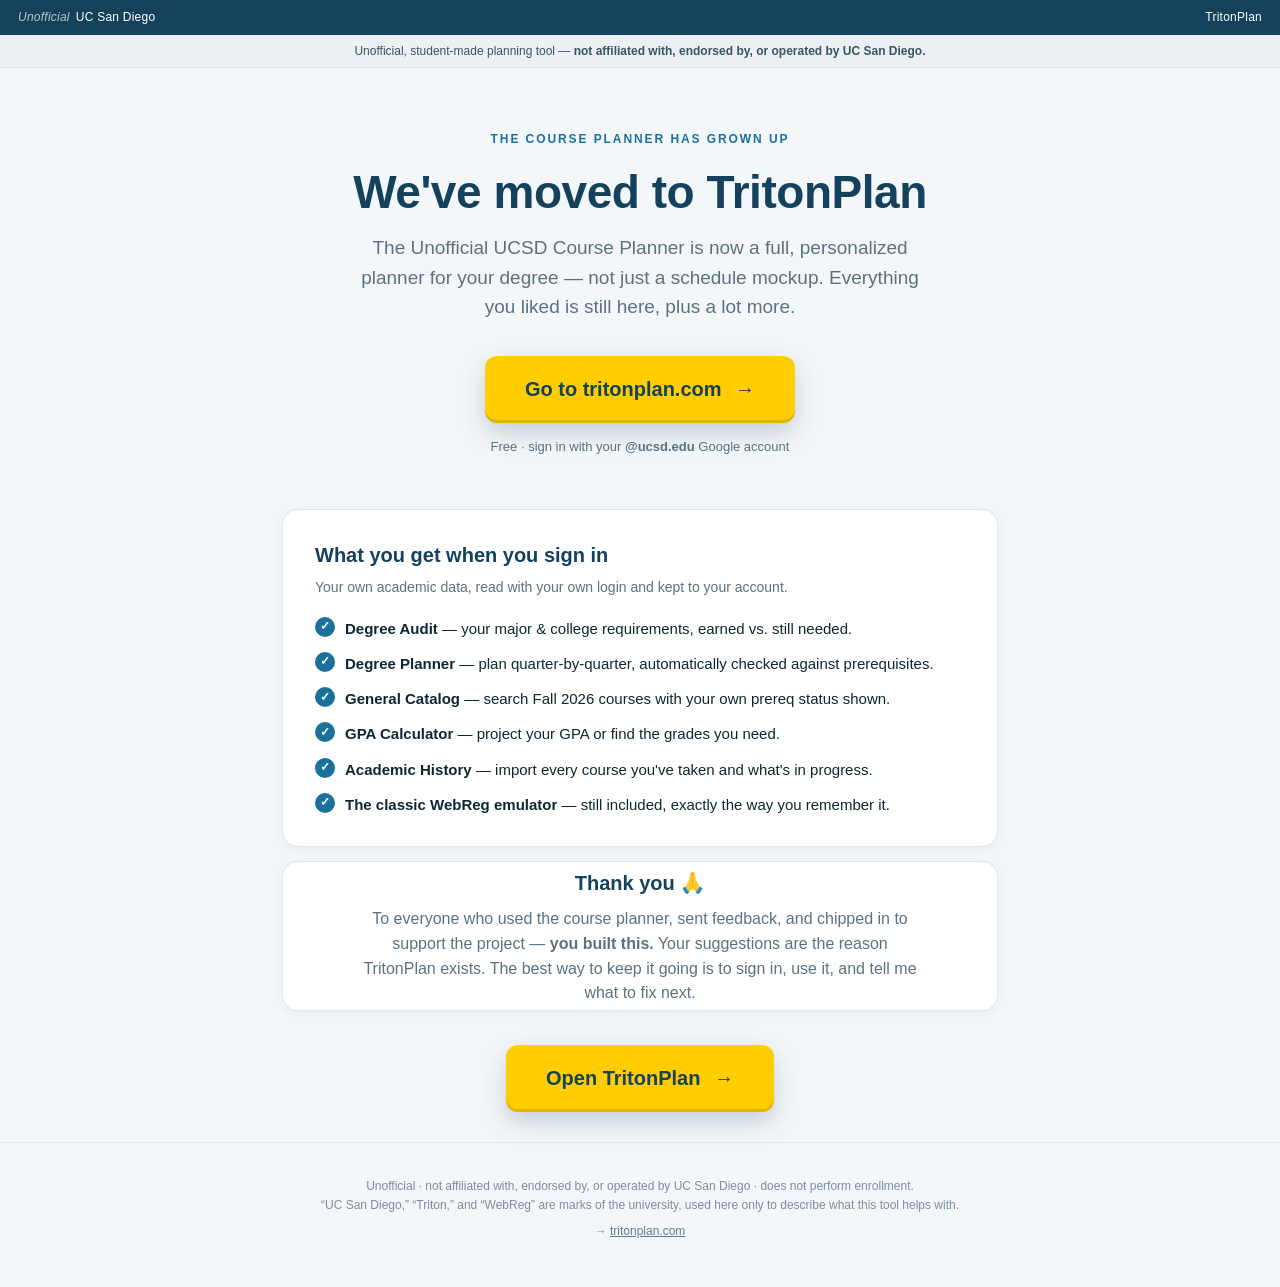
==== commit 205c8b4f: "Migrate GitHub Pages site to a TritonPlan landing page Replace the standalone WebReg-style course pl" ====
--- a/site/index.html
+++ b/site/index.html
@@ -2,245 +2,142 @@
 <html lang="en">
 <head>
 <meta charset="utf-8">
-<title>Unofficial UCSD Course Planner (WebReg-style)</title>
+<title>We've moved to TritonPlan — Unofficial UCSD Planner</title>
 <meta name="viewport" content="width=device-width, initial-scale=1">
-<meta name="description" content="Unofficial, student-made course planner for UC San Diego — plan your Fall 2026 schedule the classic WebReg way. Not affiliated with or endorsed by UC San Diego.">
-<meta property="og:title" content="Unofficial UCSD Course Planner">
-<meta property="og:description" content="Unofficial, student-made tool to plan your UC San Diego Fall 2026 schedule the classic WebReg way — courses, professors, times, rooms, seats. Not affiliated with UC San Diego.">
+<meta name="description" content="The Unofficial UCSD Course Planner has grown into TritonPlan — a full personalized planner with degree audit, degree planner, GPA calculator, and the classic WebReg emulator. Not affiliated with UC San Diego.">
+<meta property="og:title" content="We've moved to TritonPlan">
+<meta property="og:description" content="The Unofficial UCSD Course Planner is now TritonPlan — sign in with your UCSD Google account for degree audit, degree planner, GPA calculator, catalog, and the classic WebReg emulator.">
 <meta property="og:type" content="website">
-<meta property="og:url" content="https://sahirssharma.github.io/WebReg-Course-Planner/">
-<meta property="og:image" content="https://sahirssharma.github.io/WebReg-Course-Planner/img/og-preview.png">
-<meta property="og:image:width" content="1200">
-<meta property="og:image:height" content="630">
-<meta name="twitter:card" content="summary_large_image">
-<meta name="twitter:title" content="Unofficial UCSD Course Planner">
-<meta name="twitter:description" content="Unofficial, student-made tool to plan your UC San Diego schedule the classic WebReg way. Not affiliated with UC San Diego.">
-<meta name="twitter:image" content="https://sahirssharma.github.io/WebReg-Course-Planner/img/og-preview.png">
-<link rel="stylesheet" href="css/webreg.css?v=aadfe542">
+<meta property="og:url" content="https://tritonplan.com">
 <!-- privacy-friendly page-open analytics (GoatCounter) -->
 <script data-goatcounter="https://ssssss.goatcounter.com/count"
         async src="//gc.zgo.at/count.js"></script>
+<style>
+  :root{
+    --navy:#14425C; --deep:#0A4A65; --teal:#1A719C; --gold:#FFCD00; --light:#7FB2C6;
+    --ink:#0e2733; --muted:#5b7280; --paper:#f4f7f9;
+  }
+  *{box-sizing:border-box}
+  html,body{margin:0}
+  body{
+    font-family:-apple-system,BlinkMacSystemFont,"Segoe UI",Roboto,Helvetica,Arial,sans-serif;
+    color:var(--ink); background:var(--paper);
+    -webkit-font-smoothing:antialiased; line-height:1.55;
+  }
+  a{color:var(--teal)}
+  .topbar{
+    background:var(--navy); color:#fff; font-size:12px; letter-spacing:.02em;
+    display:flex; justify-content:space-between; align-items:center;
+    padding:8px 18px;
+  }
+  .topbar .un{opacity:.7; font-style:italic; margin-right:6px}
+  .disclaimer{
+    background:#eaf0f3; color:#3a5563; font-size:12px; text-align:center;
+    padding:7px 16px; border-bottom:1px solid #d6e0e6;
+  }
+  .wrap{max-width:760px; margin:0 auto; padding:0 22px}
+  .hero{text-align:center; padding:62px 0 38px}
+  .eyebrow{
+    text-transform:uppercase; letter-spacing:.16em; font-size:12px; font-weight:700;
+    color:var(--teal); margin-bottom:18px;
+  }
+  h1{
+    font-size:clamp(30px,6vw,46px); line-height:1.1; margin:0 0 16px; color:var(--navy);
+    font-weight:800; letter-spacing:-.01em;
+  }
+  .lede{font-size:clamp(16px,2.4vw,19px); color:var(--muted); max-width:560px; margin:0 auto 34px}
+  .cta{
+    display:inline-block; text-decoration:none; font-weight:800; font-size:20px;
+    color:var(--navy); background:var(--gold);
+    padding:18px 40px; border-radius:12px;
+    box-shadow:0 10px 24px rgba(20,66,92,.22), inset 0 -3px 0 rgba(0,0,0,.12);
+    transition:transform .12s ease, box-shadow .12s ease;
+  }
+  .cta:hover{transform:translateY(-2px); box-shadow:0 16px 30px rgba(20,66,92,.28), inset 0 -3px 0 rgba(0,0,0,.12)}
+  .cta .arrow{margin-left:8px}
+  .cta-sub{font-size:13px; color:var(--muted); margin-top:14px}
+  .card{
+    background:#fff; border:1px solid #e0e8ec; border-radius:16px;
+    padding:30px 32px; margin:14px 0; box-shadow:0 2px 10px rgba(20,66,92,.05);
+  }
+  .card h2{font-size:20px; margin:0 0 6px; color:var(--navy)}
+  .card .sub{color:var(--muted); font-size:14px; margin:0 0 18px}
+  ul.benefits{list-style:none; margin:0; padding:0; display:grid; gap:12px}
+  ul.benefits li{position:relative; padding-left:30px; font-size:15px}
+  ul.benefits li::before{
+    content:"✓"; position:absolute; left:0; top:0;
+    width:20px; height:20px; border-radius:50%;
+    background:var(--teal); color:#fff; font-size:12px; font-weight:800;
+    display:flex; align-items:center; justify-content:center;
+  }
+  ul.benefits b{color:var(--ink)}
+  .thanks{text-align:center; padding:6px 0 4px}
+  .thanks h2{color:var(--navy)}
+  .thanks p{color:var(--muted); max-width:560px; margin:8px auto 0}
+  .footcta{text-align:center; margin:34px 0 10px}
+  footer{
+    text-align:center; color:#7a8f9a; font-size:12px;
+    padding:34px 22px 46px; border-top:1px solid #e0e8ec; margin-top:30px;
+  }
+  footer a{color:#5f7d8b}
+</style>
 </head>
 <body>
 
-<!-- ===== MY TRITONLINK chrome ===== -->
-<div class="tl-banner">
-  <span class="tl-brand">Functional Course Planner not TSS Slop</span>
-  <span class="tl-wordmark"><span class="tl-unofficial">Unofficial</span>UC San Diego</span>
-</div>
-<div class="disclaimer-strip">
-  Unofficial, student-made planning tool &mdash; <b>not affiliated with, endorsed by, or operated by UC San Diego.</b>
-  &ldquo;UC San Diego,&rdquo; &ldquo;Triton,&rdquo; and &ldquo;WebReg&rdquo; are marks of the university, used here only to describe what this tool helps with.
-</div>
-<div class="tl-shard">
-  <svg viewBox="0 0 1200 74" preserveAspectRatio="xMidYMin slice" aria-hidden="true">
-    <polygon points="380,0 560,0 470,58" fill="#14425C" opacity="0.85"/>
-    <polygon points="470,0 700,0 610,46" fill="#1A719C" opacity="0.55"/>
-    <polygon points="540,0 640,52 760,0" fill="#0A4A65" opacity="0.75"/>
-    <polygon points="600,0 830,0 730,64" fill="#FFCD00" opacity="0.55"/>
-    <polygon points="700,0 900,0 800,40" fill="#1A719C" opacity="0.45"/>
-    <polygon points="300,0 430,0 380,34" fill="#FFCD00" opacity="0.4"/>
-    <polygon points="760,0 960,30 900,0" fill="#14425C" opacity="0.6"/>
-    <polygon points="430,0 520,40 470,0" fill="#7FB2C6" opacity="0.6"/>
-    <polygon points="820,0 1010,0 930,36" fill="#7FB2C6" opacity="0.45"/>
-    <polygon points="240,0 340,0 300,22" fill="#1A719C" opacity="0.3"/>
-    <polygon points="930,0 1060,0 1000,22" fill="#FFCD00" opacity="0.3"/>
-    <rect x="0" y="0" width="1200" height="74" fill="url(#fade)"/>
-    <defs>
-      <linearGradient id="fade" x1="0" y1="0" x2="0" y2="1">
-        <stop offset="0" stop-color="#ffffff" stop-opacity="0"/>
-        <stop offset="1" stop-color="#ffffff" stop-opacity="1"/>
-      </linearGradient>
-    </defs>
-  </svg>
-</div>
-
-<div class="page">
-
-  <!-- ===== screen 1: term select ===== -->
-  <div id="screen-term">
-    <h1 class="page-title">Course Enrollment</h1>
-    <div class="term-pick">
-      <b>Select a term to begin:</b>
-      <select id="landing-term"></select>
-      <button class="btn" id="btn-go">Go</button>
-    </div>
+  <div class="topbar">
+    <span><span class="un">Unofficial</span>UC San Diego</span>
+    <span>TritonPlan</span>
+  </div>
+  <div class="disclaimer">
+    Unofficial, student-made planning tool &mdash; <b>not affiliated with, endorsed by, or operated by UC San Diego.</b>
   </div>
 
-  <!-- ===== screen 2: main app ===== -->
-  <div id="screen-main" hidden>
-    <div class="hdr-row">
-      <h1 class="page-title">Course Enrollment</h1>
-      <div class="hdr-links">
-        <a id="lnk-appt">Appointment time</a><span class="sep">|</span><a
-          id="lnk-enrinfo"
-          href="https://students.ucsd.edu/academics/enrollment/calendars/index.html"
-          target="_blank" rel="noopener">Enrollment Information <span class="popout"></span></a>
-        <span class="sep">|</span>
-        <select id="term-switch"></select>
-      </div>
+  <div class="wrap">
+
+    <section class="hero">
+      <div class="eyebrow">The course planner has grown up</div>
+      <h1>We've moved to&nbsp;TritonPlan</h1>
+      <p class="lede">
+        The Unofficial UCSD Course Planner is now a full, personalized planner for your degree &mdash;
+        not just a schedule mockup. Everything you liked is still here, plus a lot more.
+      </p>
+      <a class="cta" href="https://tritonplan.com">Go to tritonplan.com <span class="arrow">&rarr;</span></a>
+      <div class="cta-sub">Free &middot; sign in with your <b>@ucsd.edu</b> Google account</div>
+    </section>
+
+    <section class="card">
+      <h2>What you get when you sign in</h2>
+      <p class="sub">Your own academic data, read with your own login and kept to your account.</p>
+      <ul class="benefits">
+        <li><b>Degree Audit</b> — your major &amp; college requirements, earned vs. still needed.</li>
+        <li><b>Degree Planner</b> — plan quarter-by-quarter, automatically checked against prerequisites.</li>
+        <li><b>General Catalog</b> — search Fall 2026 courses with your own prereq status shown.</li>
+        <li><b>GPA Calculator</b> — project your GPA or find the grades you need.</li>
+        <li><b>Academic History</b> — import every course you've taken and what's in progress.</li>
+        <li><b>The classic WebReg emulator</b> — still included, exactly the way you remember it.</li>
+      </ul>
+    </section>
+
+    <section class="thanks card">
+      <h2>Thank you 🙏</h2>
+      <p>
+        To everyone who used the course planner, sent feedback, and chipped in to support the project &mdash;
+        <b>you built this.</b> Your suggestions are the reason TritonPlan exists. The best way to keep it going
+        is to sign in, use it, and tell me what to fix next.
+      </p>
+    </section>
+
+    <div class="footcta">
+      <a class="cta" href="https://tritonplan.com">Open TritonPlan <span class="arrow">&rarr;</span></a>
     </div>
 
-    <div class="status-line" id="status-line">
-      Plan your courses — build and compare schedules. Everything is saved to your local schedule only.
-    </div>
-
-    <div id="conflict-banner" hidden></div>
-
-    <!-- search -->
-    <div class="search-panel">
-      <div class="search-row">
-        <div class="search-label">
-          <b>Search for Classes:</b><br>
-          <a id="lnk-adv">Advanced Search</a>
-        </div>
-        <span class="ac-wrap">
-          <input id="q" placeholder="(e.g., BILD, BILD 3 or computer 3 )" autocomplete="off">
-          <div id="ac" class="ac" hidden></div>
-        </span>
-        <button class="btn" id="btn-search">Search</button>
-      </div>
-
-      <div id="adv" class="adv" hidden>
-        <table class="adv-left"><tbody>
-          <tr>
-            <td class="lab">Subject:</td>
-            <td><div class="tokbox" id="subj-box" tabindex="0"><span class="placeholder">Select one or more</span></div></td>
-          </tr>
-          <tr><td class="lab">Course:</td>
-              <td><input type="text" id="f-courseno" placeholder="Enter one or more"></td></tr>
-          <tr><td class="lab">Instructor:</td>
-              <td><input type="text" id="f-instructor" placeholder="Last, First"></td></tr>
-          <tr><td class="lab">Title:</td>
-              <td><input type="text" id="f-title"></td></tr>
-          <tr><td class="lab">Section ID:</td>
-              <td><input type="text" id="f-sectionid" placeholder="Enter one or more"></td></tr>
-        </tbody></table>
-
-        <div class="adv-right">
-          <div class="so-hd">Show only</div>
-          <table><tbody>
-            <tr><td class="rowlab">Lower:</td>
-                <td><label><input type="checkbox" class="rng" value="1-99">1-99</label></td>
-                <td><label><input type="checkbox" class="rng" value="87,90">87,90</label></td>
-                <td><label><input type="checkbox" class="rng" value="99">99</label></td></tr>
-            <tr><td class="rowlab">Upper:</td>
-                <td><label><input type="checkbox" class="rng" value="100-198">100-198</label></td>
-                <td><label><input type="checkbox" class="rng" value="195">195</label></td>
-                <td><label><input type="checkbox" class="rng" value="199">199</label></td></tr>
-            <tr><td class="rowlab">Graduate:</td>
-                <td><label><input type="checkbox" class="rng" value="200-297">200-297</label></td>
-                <td><label><input type="checkbox" class="rng" value="298">298</label></td>
-                <td><label><input type="checkbox" class="rng" value="299">299</label></td></tr>
-            <tr><td></td>
-                <td><label><input type="checkbox" class="rng" value="300+">300+</label></td>
-                <td><label><input type="checkbox" class="rng" value="400+">400+</label></td>
-                <td><label><input type="checkbox" class="rng" value="500+">500+</label></td></tr>
-          </tbody></table>
-          <div class="adv-days" style="margin-top:6px;">
-            <b>Days:</b>
-            <label><input type="checkbox" class="day" value="M">M</label>
-            <label><input type="checkbox" class="day" value="Tu">Tu</label>
-            <label><input type="checkbox" class="day" value="W">W</label>
-            <label><input type="checkbox" class="day" value="Th">Th</label>
-            <label><input type="checkbox" class="day" value="F">F</label>
-            <label><input type="checkbox" class="day" value="Sa">Sa</label>
-            <label><input type="checkbox" class="day" value="Su">Su</label>
-          </div>
-          <div class="adv-times">
-            <b>Start:</b> <select id="f-start"></select>
-            <b>End:</b> <select id="f-end"></select>
-          </div>
-          <div class="adv-open">
-            <b>Only show sections with seats available:</b>
-            <input type="checkbox" id="f-open">
-          </div>
-        </div>
-        <div class="adv-btns">
-          <button class="btn" id="btn-reset">Reset</button>
-          <button class="btn" id="btn-search2">Search</button>
-        </div>
-      </div>
-    </div>
-
-    <!-- results -->
-    <div id="results-region" class="results-region" hidden>
-      <div class="results-toggle-row"><a id="lnk-toggle-results">Hide search result</a></div>
-      <div id="results-inner">
-        <div class="results-toolbar">
-          Show <select id="page-size">
-            <option>10</option><option>25</option><option>50</option><option>100</option>
-          </select>
-          <span id="pager"></span>
-          <span class="found" id="found-count"></span>
-        </div>
-        <div class="results-panel">
-          <div class="results-panel-hd">Search results and action
-            <span class="round-toggle" id="panel-collapse">&#8211;</span>
-          </div>
-          <div id="results-body"></div>
-        </div>
-      </div>
-    </div>
-
-    <!-- my schedule -->
-    <div class="sched-hdr">
-      <span class="sched-units" id="sched-units" hidden
-            title="Sum of units for the classes on this schedule (events excluded)"></span>
-      <b>My schedule:</b>
-      <select id="sched-name" title="Switch, create, copy, rename, or delete a schedule"></select>
-    </div>
-    <div class="sched-area" id="sched-area">
-      <div class="sched-tabs">
-        <span class="tab active" data-view="list">List</span>
-        <span class="tab" data-view="calendar">Calendar</span>
-        <span class="tab" data-view="finals">Finals</span>
-        <span class="tab" data-view="map">Map</span>
-        <span class="sched-links">
-          <a id="lnk-add-event">Add Event</a> |
-          <a id="lnk-print">Print Schedule</a> |
-          <a id="lnk-books" href="https://ucsandiegobookstore.com/" target="_blank"
-             rel="noopener">View Book List <span class="popout popout-w"></span></a>
-        </span>
-      </div>
-      <div id="view-list"></div>
-      <div id="view-calendar" hidden></div>
-      <div id="view-finals" hidden></div>
-      <div id="view-map" hidden></div>
-    </div>
   </div>
 
-  <div class="planner-note">Unofficial, independent student tool &mdash; not affiliated with, endorsed by, or connected to UC San Diego, and not connected to UCSD registration.
-    <span class="data-asof">Course data as of July 23, 2026.</span></div>
-  <div class="copyright-note">&copy; 2026 Sahir Sharma &middot; <a
-    href="https://github.com/SahirSSharma/WebReg-Course-Planner/blob/main/LICENSE"
-    target="_blank" rel="noopener">MIT License</a> &middot; <a
-    href="https://github.com/SahirSSharma/WebReg-Course-Planner"
-    target="_blank" rel="noopener">View source on GitHub</a></div>
-  <div class="feedback-note">Feedback or bugs? <a
-    href="mailto:sas063@ucsd.edu?subject=WebReg%20Course%20Planner%20feedback">sas063@ucsd.edu</a></div>
-</div>
+  <footer>
+    Unofficial &middot; not affiliated with, endorsed by, or operated by UC San Diego &middot; does not perform enrollment.<br>
+    &ldquo;UC San Diego,&rdquo; &ldquo;Triton,&rdquo; and &ldquo;WebReg&rdquo; are marks of the university, used here only to describe what this tool helps with.
+    <div style="margin-top:8px">&rarr; <a href="https://tritonplan.com">tritonplan.com</a></div>
+  </footer>
 
-
-<div id="modal-root" hidden></div>
-
-<!-- ===== support / tip corner (bottom-right) ===== -->
-<div id="tip-jar" class="tip-jar">
-  <div class="tip-bar" id="tip-bar">
-    <span>💸 Support the project</span><span class="tip-caret" id="tip-caret">▾</span>
-  </div>
-  <div class="tip-body" id="tip-body">
-    <img class="tip-meme" src="img/meme.gif" alt=""
-         onerror="this.style.display='none'">
-    <div class="tip-note">100% of tips go right back into improving WebReg.</div>
-    <img class="tip-qr" src="img/venmo-qr.png"
-         alt="Venmo @Sahir-Sharma — scan to pay">
-    <div class="tip-zelle"><b>Zelle</b> &middot; 650-334-7008</div>
-  </div>
-</div>
-
-<script>window.__DATA_V="ee8b9567";</script>
-<script src="js/localdb.js?v=fe60c263"></script>
-<script src="js/webreg.js?v=6ad71985"></script>
 </body>
 </html>
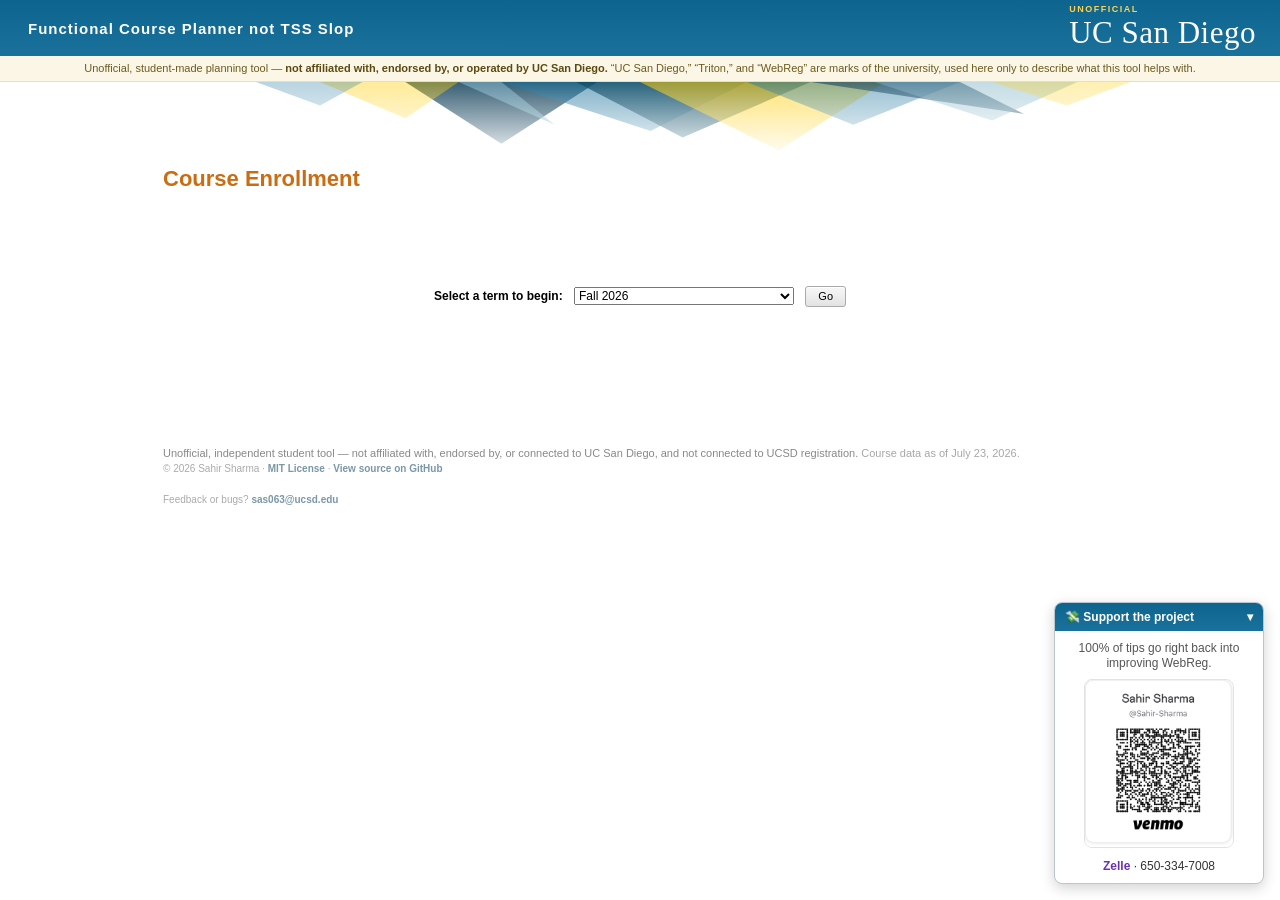
==== commit e5f65e83: "Revert "Migrate GitHub Pages site to a TritonPlan landing page" This reverts commit 205c8b4fbfaac53e" ====
--- a/site/index.html
+++ b/site/index.html
@@ -2,142 +2,245 @@
 <html lang="en">
 <head>
 <meta charset="utf-8">
-<title>We've moved to TritonPlan — Unofficial UCSD Planner</title>
+<title>Unofficial UCSD Course Planner (WebReg-style)</title>
 <meta name="viewport" content="width=device-width, initial-scale=1">
-<meta name="description" content="The Unofficial UCSD Course Planner has grown into TritonPlan — a full personalized planner with degree audit, degree planner, GPA calculator, and the classic WebReg emulator. Not affiliated with UC San Diego.">
-<meta property="og:title" content="We've moved to TritonPlan">
-<meta property="og:description" content="The Unofficial UCSD Course Planner is now TritonPlan — sign in with your UCSD Google account for degree audit, degree planner, GPA calculator, catalog, and the classic WebReg emulator.">
+<meta name="description" content="Unofficial, student-made course planner for UC San Diego — plan your Fall 2026 schedule the classic WebReg way. Not affiliated with or endorsed by UC San Diego.">
+<meta property="og:title" content="Unofficial UCSD Course Planner">
+<meta property="og:description" content="Unofficial, student-made tool to plan your UC San Diego Fall 2026 schedule the classic WebReg way — courses, professors, times, rooms, seats. Not affiliated with UC San Diego.">
 <meta property="og:type" content="website">
-<meta property="og:url" content="https://tritonplan.com">
+<meta property="og:url" content="https://sahirssharma.github.io/WebReg-Course-Planner/">
+<meta property="og:image" content="https://sahirssharma.github.io/WebReg-Course-Planner/img/og-preview.png">
+<meta property="og:image:width" content="1200">
+<meta property="og:image:height" content="630">
+<meta name="twitter:card" content="summary_large_image">
+<meta name="twitter:title" content="Unofficial UCSD Course Planner">
+<meta name="twitter:description" content="Unofficial, student-made tool to plan your UC San Diego schedule the classic WebReg way. Not affiliated with UC San Diego.">
+<meta name="twitter:image" content="https://sahirssharma.github.io/WebReg-Course-Planner/img/og-preview.png">
+<link rel="stylesheet" href="css/webreg.css?v=aadfe542">
 <!-- privacy-friendly page-open analytics (GoatCounter) -->
 <script data-goatcounter="https://ssssss.goatcounter.com/count"
         async src="//gc.zgo.at/count.js"></script>
-<style>
-  :root{
-    --navy:#14425C; --deep:#0A4A65; --teal:#1A719C; --gold:#FFCD00; --light:#7FB2C6;
-    --ink:#0e2733; --muted:#5b7280; --paper:#f4f7f9;
-  }
-  *{box-sizing:border-box}
-  html,body{margin:0}
-  body{
-    font-family:-apple-system,BlinkMacSystemFont,"Segoe UI",Roboto,Helvetica,Arial,sans-serif;
-    color:var(--ink); background:var(--paper);
-    -webkit-font-smoothing:antialiased; line-height:1.55;
-  }
-  a{color:var(--teal)}
-  .topbar{
-    background:var(--navy); color:#fff; font-size:12px; letter-spacing:.02em;
-    display:flex; justify-content:space-between; align-items:center;
-    padding:8px 18px;
-  }
-  .topbar .un{opacity:.7; font-style:italic; margin-right:6px}
-  .disclaimer{
-    background:#eaf0f3; color:#3a5563; font-size:12px; text-align:center;
-    padding:7px 16px; border-bottom:1px solid #d6e0e6;
-  }
-  .wrap{max-width:760px; margin:0 auto; padding:0 22px}
-  .hero{text-align:center; padding:62px 0 38px}
-  .eyebrow{
-    text-transform:uppercase; letter-spacing:.16em; font-size:12px; font-weight:700;
-    color:var(--teal); margin-bottom:18px;
-  }
-  h1{
-    font-size:clamp(30px,6vw,46px); line-height:1.1; margin:0 0 16px; color:var(--navy);
-    font-weight:800; letter-spacing:-.01em;
-  }
-  .lede{font-size:clamp(16px,2.4vw,19px); color:var(--muted); max-width:560px; margin:0 auto 34px}
-  .cta{
-    display:inline-block; text-decoration:none; font-weight:800; font-size:20px;
-    color:var(--navy); background:var(--gold);
-    padding:18px 40px; border-radius:12px;
-    box-shadow:0 10px 24px rgba(20,66,92,.22), inset 0 -3px 0 rgba(0,0,0,.12);
-    transition:transform .12s ease, box-shadow .12s ease;
-  }
-  .cta:hover{transform:translateY(-2px); box-shadow:0 16px 30px rgba(20,66,92,.28), inset 0 -3px 0 rgba(0,0,0,.12)}
-  .cta .arrow{margin-left:8px}
-  .cta-sub{font-size:13px; color:var(--muted); margin-top:14px}
-  .card{
-    background:#fff; border:1px solid #e0e8ec; border-radius:16px;
-    padding:30px 32px; margin:14px 0; box-shadow:0 2px 10px rgba(20,66,92,.05);
-  }
-  .card h2{font-size:20px; margin:0 0 6px; color:var(--navy)}
-  .card .sub{color:var(--muted); font-size:14px; margin:0 0 18px}
-  ul.benefits{list-style:none; margin:0; padding:0; display:grid; gap:12px}
-  ul.benefits li{position:relative; padding-left:30px; font-size:15px}
-  ul.benefits li::before{
-    content:"✓"; position:absolute; left:0; top:0;
-    width:20px; height:20px; border-radius:50%;
-    background:var(--teal); color:#fff; font-size:12px; font-weight:800;
-    display:flex; align-items:center; justify-content:center;
-  }
-  ul.benefits b{color:var(--ink)}
-  .thanks{text-align:center; padding:6px 0 4px}
-  .thanks h2{color:var(--navy)}
-  .thanks p{color:var(--muted); max-width:560px; margin:8px auto 0}
-  .footcta{text-align:center; margin:34px 0 10px}
-  footer{
-    text-align:center; color:#7a8f9a; font-size:12px;
-    padding:34px 22px 46px; border-top:1px solid #e0e8ec; margin-top:30px;
-  }
-  footer a{color:#5f7d8b}
-</style>
 </head>
 <body>
 
-  <div class="topbar">
-    <span><span class="un">Unofficial</span>UC San Diego</span>
-    <span>TritonPlan</span>
-  </div>
-  <div class="disclaimer">
-    Unofficial, student-made planning tool &mdash; <b>not affiliated with, endorsed by, or operated by UC San Diego.</b>
-  </div>
-
-  <div class="wrap">
-
-    <section class="hero">
-      <div class="eyebrow">The course planner has grown up</div>
-      <h1>We've moved to&nbsp;TritonPlan</h1>
-      <p class="lede">
-        The Unofficial UCSD Course Planner is now a full, personalized planner for your degree &mdash;
-        not just a schedule mockup. Everything you liked is still here, plus a lot more.
-      </p>
-      <a class="cta" href="https://tritonplan.com">Go to tritonplan.com <span class="arrow">&rarr;</span></a>
-      <div class="cta-sub">Free &middot; sign in with your <b>@ucsd.edu</b> Google account</div>
-    </section>
-
-    <section class="card">
-      <h2>What you get when you sign in</h2>
-      <p class="sub">Your own academic data, read with your own login and kept to your account.</p>
-      <ul class="benefits">
-        <li><b>Degree Audit</b> — your major &amp; college requirements, earned vs. still needed.</li>
-        <li><b>Degree Planner</b> — plan quarter-by-quarter, automatically checked against prerequisites.</li>
-        <li><b>General Catalog</b> — search Fall 2026 courses with your own prereq status shown.</li>
-        <li><b>GPA Calculator</b> — project your GPA or find the grades you need.</li>
-        <li><b>Academic History</b> — import every course you've taken and what's in progress.</li>
-        <li><b>The classic WebReg emulator</b> — still included, exactly the way you remember it.</li>
-      </ul>
-    </section>
-
-    <section class="thanks card">
-      <h2>Thank you 🙏</h2>
-      <p>
-        To everyone who used the course planner, sent feedback, and chipped in to support the project &mdash;
-        <b>you built this.</b> Your suggestions are the reason TritonPlan exists. The best way to keep it going
-        is to sign in, use it, and tell me what to fix next.
-      </p>
-    </section>
-
-    <div class="footcta">
-      <a class="cta" href="https://tritonplan.com">Open TritonPlan <span class="arrow">&rarr;</span></a>
-    </div>
-
-  </div>
-
-  <footer>
-    Unofficial &middot; not affiliated with, endorsed by, or operated by UC San Diego &middot; does not perform enrollment.<br>
-    &ldquo;UC San Diego,&rdquo; &ldquo;Triton,&rdquo; and &ldquo;WebReg&rdquo; are marks of the university, used here only to describe what this tool helps with.
-    <div style="margin-top:8px">&rarr; <a href="https://tritonplan.com">tritonplan.com</a></div>
-  </footer>
-
+<!-- ===== MY TRITONLINK chrome ===== -->
+<div class="tl-banner">
+  <span class="tl-brand">Functional Course Planner not TSS Slop</span>
+  <span class="tl-wordmark"><span class="tl-unofficial">Unofficial</span>UC San Diego</span>
+</div>
+<div class="disclaimer-strip">
+  Unofficial, student-made planning tool &mdash; <b>not affiliated with, endorsed by, or operated by UC San Diego.</b>
+  &ldquo;UC San Diego,&rdquo; &ldquo;Triton,&rdquo; and &ldquo;WebReg&rdquo; are marks of the university, used here only to describe what this tool helps with.
+</div>
+<div class="tl-shard">
+  <svg viewBox="0 0 1200 74" preserveAspectRatio="xMidYMin slice" aria-hidden="true">
+    <polygon points="380,0 560,0 470,58" fill="#14425C" opacity="0.85"/>
+    <polygon points="470,0 700,0 610,46" fill="#1A719C" opacity="0.55"/>
+    <polygon points="540,0 640,52 760,0" fill="#0A4A65" opacity="0.75"/>
+    <polygon points="600,0 830,0 730,64" fill="#FFCD00" opacity="0.55"/>
+    <polygon points="700,0 900,0 800,40" fill="#1A719C" opacity="0.45"/>
+    <polygon points="300,0 430,0 380,34" fill="#FFCD00" opacity="0.4"/>
+    <polygon points="760,0 960,30 900,0" fill="#14425C" opacity="0.6"/>
+    <polygon points="430,0 520,40 470,0" fill="#7FB2C6" opacity="0.6"/>
+    <polygon points="820,0 1010,0 930,36" fill="#7FB2C6" opacity="0.45"/>
+    <polygon points="240,0 340,0 300,22" fill="#1A719C" opacity="0.3"/>
+    <polygon points="930,0 1060,0 1000,22" fill="#FFCD00" opacity="0.3"/>
+    <rect x="0" y="0" width="1200" height="74" fill="url(#fade)"/>
+    <defs>
+      <linearGradient id="fade" x1="0" y1="0" x2="0" y2="1">
+        <stop offset="0" stop-color="#ffffff" stop-opacity="0"/>
+        <stop offset="1" stop-color="#ffffff" stop-opacity="1"/>
+      </linearGradient>
+    </defs>
+  </svg>
+</div>
+
+<div class="page">
+
+  <!-- ===== screen 1: term select ===== -->
+  <div id="screen-term">
+    <h1 class="page-title">Course Enrollment</h1>
+    <div class="term-pick">
+      <b>Select a term to begin:</b>
+      <select id="landing-term"></select>
+      <button class="btn" id="btn-go">Go</button>
+    </div>
+  </div>
+
+  <!-- ===== screen 2: main app ===== -->
+  <div id="screen-main" hidden>
+    <div class="hdr-row">
+      <h1 class="page-title">Course Enrollment</h1>
+      <div class="hdr-links">
+        <a id="lnk-appt">Appointment time</a><span class="sep">|</span><a
+          id="lnk-enrinfo"
+          href="https://students.ucsd.edu/academics/enrollment/calendars/index.html"
+          target="_blank" rel="noopener">Enrollment Information <span class="popout"></span></a>
+        <span class="sep">|</span>
+        <select id="term-switch"></select>
+      </div>
+    </div>
+
+    <div class="status-line" id="status-line">
+      Plan your courses — build and compare schedules. Everything is saved to your local schedule only.
+    </div>
+
+    <div id="conflict-banner" hidden></div>
+
+    <!-- search -->
+    <div class="search-panel">
+      <div class="search-row">
+        <div class="search-label">
+          <b>Search for Classes:</b><br>
+          <a id="lnk-adv">Advanced Search</a>
+        </div>
+        <span class="ac-wrap">
+          <input id="q" placeholder="(e.g., BILD, BILD 3 or computer 3 )" autocomplete="off">
+          <div id="ac" class="ac" hidden></div>
+        </span>
+        <button class="btn" id="btn-search">Search</button>
+      </div>
+
+      <div id="adv" class="adv" hidden>
+        <table class="adv-left"><tbody>
+          <tr>
+            <td class="lab">Subject:</td>
+            <td><div class="tokbox" id="subj-box" tabindex="0"><span class="placeholder">Select one or more</span></div></td>
+          </tr>
+          <tr><td class="lab">Course:</td>
+              <td><input type="text" id="f-courseno" placeholder="Enter one or more"></td></tr>
+          <tr><td class="lab">Instructor:</td>
+              <td><input type="text" id="f-instructor" placeholder="Last, First"></td></tr>
+          <tr><td class="lab">Title:</td>
+              <td><input type="text" id="f-title"></td></tr>
+          <tr><td class="lab">Section ID:</td>
+              <td><input type="text" id="f-sectionid" placeholder="Enter one or more"></td></tr>
+        </tbody></table>
+
+        <div class="adv-right">
+          <div class="so-hd">Show only</div>
+          <table><tbody>
+            <tr><td class="rowlab">Lower:</td>
+                <td><label><input type="checkbox" class="rng" value="1-99">1-99</label></td>
+                <td><label><input type="checkbox" class="rng" value="87,90">87,90</label></td>
+                <td><label><input type="checkbox" class="rng" value="99">99</label></td></tr>
+            <tr><td class="rowlab">Upper:</td>
+                <td><label><input type="checkbox" class="rng" value="100-198">100-198</label></td>
+                <td><label><input type="checkbox" class="rng" value="195">195</label></td>
+                <td><label><input type="checkbox" class="rng" value="199">199</label></td></tr>
+            <tr><td class="rowlab">Graduate:</td>
+                <td><label><input type="checkbox" class="rng" value="200-297">200-297</label></td>
+                <td><label><input type="checkbox" class="rng" value="298">298</label></td>
+                <td><label><input type="checkbox" class="rng" value="299">299</label></td></tr>
+            <tr><td></td>
+                <td><label><input type="checkbox" class="rng" value="300+">300+</label></td>
+                <td><label><input type="checkbox" class="rng" value="400+">400+</label></td>
+                <td><label><input type="checkbox" class="rng" value="500+">500+</label></td></tr>
+          </tbody></table>
+          <div class="adv-days" style="margin-top:6px;">
+            <b>Days:</b>
+            <label><input type="checkbox" class="day" value="M">M</label>
+            <label><input type="checkbox" class="day" value="Tu">Tu</label>
+            <label><input type="checkbox" class="day" value="W">W</label>
+            <label><input type="checkbox" class="day" value="Th">Th</label>
+            <label><input type="checkbox" class="day" value="F">F</label>
+            <label><input type="checkbox" class="day" value="Sa">Sa</label>
+            <label><input type="checkbox" class="day" value="Su">Su</label>
+          </div>
+          <div class="adv-times">
+            <b>Start:</b> <select id="f-start"></select>
+            <b>End:</b> <select id="f-end"></select>
+          </div>
+          <div class="adv-open">
+            <b>Only show sections with seats available:</b>
+            <input type="checkbox" id="f-open">
+          </div>
+        </div>
+        <div class="adv-btns">
+          <button class="btn" id="btn-reset">Reset</button>
+          <button class="btn" id="btn-search2">Search</button>
+        </div>
+      </div>
+    </div>
+
+    <!-- results -->
+    <div id="results-region" class="results-region" hidden>
+      <div class="results-toggle-row"><a id="lnk-toggle-results">Hide search result</a></div>
+      <div id="results-inner">
+        <div class="results-toolbar">
+          Show <select id="page-size">
+            <option>10</option><option>25</option><option>50</option><option>100</option>
+          </select>
+          <span id="pager"></span>
+          <span class="found" id="found-count"></span>
+        </div>
+        <div class="results-panel">
+          <div class="results-panel-hd">Search results and action
+            <span class="round-toggle" id="panel-collapse">&#8211;</span>
+          </div>
+          <div id="results-body"></div>
+        </div>
+      </div>
+    </div>
+
+    <!-- my schedule -->
+    <div class="sched-hdr">
+      <span class="sched-units" id="sched-units" hidden
+            title="Sum of units for the classes on this schedule (events excluded)"></span>
+      <b>My schedule:</b>
+      <select id="sched-name" title="Switch, create, copy, rename, or delete a schedule"></select>
+    </div>
+    <div class="sched-area" id="sched-area">
+      <div class="sched-tabs">
+        <span class="tab active" data-view="list">List</span>
+        <span class="tab" data-view="calendar">Calendar</span>
+        <span class="tab" data-view="finals">Finals</span>
+        <span class="tab" data-view="map">Map</span>
+        <span class="sched-links">
+          <a id="lnk-add-event">Add Event</a> |
+          <a id="lnk-print">Print Schedule</a> |
+          <a id="lnk-books" href="https://ucsandiegobookstore.com/" target="_blank"
+             rel="noopener">View Book List <span class="popout popout-w"></span></a>
+        </span>
+      </div>
+      <div id="view-list"></div>
+      <div id="view-calendar" hidden></div>
+      <div id="view-finals" hidden></div>
+      <div id="view-map" hidden></div>
+    </div>
+  </div>
+
+  <div class="planner-note">Unofficial, independent student tool &mdash; not affiliated with, endorsed by, or connected to UC San Diego, and not connected to UCSD registration.
+    <span class="data-asof">Course data as of July 23, 2026.</span></div>
+  <div class="copyright-note">&copy; 2026 Sahir Sharma &middot; <a
+    href="https://github.com/SahirSSharma/WebReg-Course-Planner/blob/main/LICENSE"
+    target="_blank" rel="noopener">MIT License</a> &middot; <a
+    href="https://github.com/SahirSSharma/WebReg-Course-Planner"
+    target="_blank" rel="noopener">View source on GitHub</a></div>
+  <div class="feedback-note">Feedback or bugs? <a
+    href="mailto:sas063@ucsd.edu?subject=WebReg%20Course%20Planner%20feedback">sas063@ucsd.edu</a></div>
+</div>
+
+
+<div id="modal-root" hidden></div>
+
+<!-- ===== support / tip corner (bottom-right) ===== -->
+<div id="tip-jar" class="tip-jar">
+  <div class="tip-bar" id="tip-bar">
+    <span>💸 Support the project</span><span class="tip-caret" id="tip-caret">▾</span>
+  </div>
+  <div class="tip-body" id="tip-body">
+    <img class="tip-meme" src="img/meme.gif" alt=""
+         onerror="this.style.display='none'">
+    <div class="tip-note">100% of tips go right back into improving WebReg.</div>
+    <img class="tip-qr" src="img/venmo-qr.png"
+         alt="Venmo @Sahir-Sharma — scan to pay">
+    <div class="tip-zelle"><b>Zelle</b> &middot; 650-334-7008</div>
+  </div>
+</div>
+
+<script>window.__DATA_V="ee8b9567";</script>
+<script src="js/localdb.js?v=fe60c263"></script>
+<script src="js/webreg.js?v=6ad71985"></script>
 </body>
 </html>
--- a/site/css/webreg.css
+++ b/site/css/webreg.css
@@ -0,0 +1,1009 @@
+/* WebReg Revival — classic UCSD WebReg 2.0 skin (2015 chrome).
+   Colors + metrics from docs/research/UI_SPEC.md (pixel-sampled). */
+
+* { margin: 0; padding: 0; box-sizing: border-box; }
+
+html, body {
+  background: #fff;
+  font-family: Arial, Helvetica, sans-serif;
+  font-size: 12px;
+  color: #000;
+}
+
+a { color: #1B65A6; font-weight: bold; text-decoration: none; cursor: pointer; }
+a:hover { text-decoration: underline; }
+
+b, strong { font-weight: bold; }
+
+button, select, input { font-family: Arial, Helvetica, sans-serif; font-size: 12px; }
+
+/* ------------------------------------------------ classic gray buttons */
+.btn {
+  display: inline-block;
+  padding: 2px 12px;
+  font-size: 11px;
+  color: #000;
+  background: linear-gradient(#f7f7f7, #efefef 45%, #e2e2e2);
+  border: 1px solid #aaa;
+  border-radius: 3px;
+  box-shadow: inset 0 1px 0 #fff;
+  cursor: pointer;
+  line-height: 15px;
+  vertical-align: middle;
+}
+.btn:hover:not(:disabled) { background: linear-gradient(#efefef, #e4e4e4 45%, #d5d5d5); }
+.btn:active:not(:disabled) { background: #ddd; box-shadow: inset 0 1px 2px rgba(0,0,0,.15); }
+.btn:disabled { color: #aaa; cursor: default; }
+.btn-sm { padding: 0 7px; font-size: 10px; line-height: 14px; }
+/* a section already on the schedule: dark, non-interactive "Planned" chip */
+.planned-chip {
+  background: #0A4A65;
+  color: #fff;
+  border-color: #06384d;
+  box-shadow: none;
+  cursor: default;
+  font-weight: bold;
+}
+.planned-chip:hover { background: #0A4A65; }
+
+/* ------------------------------------------------ TritonLink banner */
+.tl-banner {
+  height: 56px;
+  background: linear-gradient(#0D648F, #1A719C);
+  color: #fff;
+  display: flex;
+  align-items: center;
+  justify-content: space-between;
+  padding: 0 24px 0 28px;
+}
+.tl-brand {
+  font-size: 15px;
+  font-weight: bold;
+  letter-spacing: 1px;
+  white-space: nowrap;
+}
+.tl-wordmark {
+  font-family: Garamond, 'EB Garamond', 'Times New Roman', serif;
+  font-size: 31px;
+  letter-spacing: 0.5px;
+  white-space: nowrap;
+}
+
+/* "Unofficial" tag riding above the UC San Diego wordmark */
+.tl-unofficial {
+  display: block;
+  font-family: Arial, Helvetica, sans-serif;
+  font-size: 9px;
+  font-weight: bold;
+  letter-spacing: 1.5px;
+  text-transform: uppercase;
+  color: #ffd34d;
+  line-height: 1;
+  margin-bottom: 1px;
+}
+
+/* clear affiliation disclaimer under the banner */
+.disclaimer-strip {
+  background: #fbf6e6;
+  border-bottom: 1px solid #eadfb8;
+  color: #6b5b1e;
+  font-size: 11px;
+  line-height: 1.4;
+  text-align: center;
+  padding: 5px 14px;
+}
+.disclaimer-strip b { color: #5a4a12; }
+
+/* pale-blue nav tab strip */
+.tl-nav {
+  background: linear-gradient(#e8eef2, #c9d6de 80%, #b9c9d3);
+  border-bottom: 1px solid #a8bcc7;
+  height: 29px;
+  padding-left: 24px;
+}
+.tl-nav ul { list-style: none; height: 29px; display: flex; }
+.tl-nav li {
+  position: relative;
+  height: 29px;
+  line-height: 29px;
+  padding: 0 14px;
+  font-size: 11px;
+  color: #14304d;
+  border-right: 1px solid #aabfca;
+  white-space: nowrap;
+}
+.tl-nav li:first-child { border-left: 1px solid #aabfca; }
+.tl-nav li a { color: #14304d; font-weight: normal; }
+.tl-nav li a:hover { text-decoration: underline; }
+.tl-nav li.active {
+  background: #fff;
+  border-radius: 6px 6px 0 0;
+  margin-top: 0;
+  font-weight: bold;
+}
+.tl-nav li.active a { font-weight: bold; }
+.tl-nav li.active::before {
+  content: "";
+  position: absolute;
+  left: 8px; right: 8px; top: 3px;
+  border-top: 2px solid #1A719C;
+  border-radius: 50% 50% 0 0 / 100% 100% 0 0;
+  height: 4px;
+}
+
+/* decorative shard strip (abstract triangles + fade to white) */
+.tl-shard { height: 74px; overflow: hidden; background: #fff; }
+.tl-shard svg { display: block; width: 100%; height: 74px; }
+
+/* ------------------------------------------------ page frame */
+.page {
+  max-width: 990px;
+  margin: 0 auto;
+  padding: 4px 18px 0;
+  background: #fff;
+  position: relative;
+}
+
+.page-title {
+  color: #CB6C12;
+  font-size: 22px;
+  font-weight: bold;
+  padding: 6px 0 4px;
+}
+
+.hdr-row {
+  display: flex;
+  align-items: baseline;
+  justify-content: space-between;
+  flex-wrap: wrap;
+}
+.hdr-links { font-size: 12px; white-space: nowrap; }
+.hdr-links .sep { color: #333; font-weight: normal; margin: 0 4px; }
+.hdr-links select { min-width: 220px; }
+
+.status-line { margin: 14px 0 4px; font-size: 12px; }
+
+/* external-link glyphs removed per feedback — kept as no-ops so markup is safe */
+.popout, .popout-w { display: none; }
+
+/* ------------------------------------------------ term-select screen */
+.term-pick {
+  text-align: center;
+  margin: 90px 0 140px;
+  font-size: 12px;
+}
+.term-pick select { min-width: 220px; margin: 0 8px; }
+
+/* ------------------------------------------------ search panel */
+.search-panel { margin-top: 16px; }
+.search-row { display: flex; align-items: flex-start; }
+.search-label { width: 150px; line-height: 1.35; }
+.search-label b { font-size: 13px; }
+.search-label a { font-weight: normal; font-size: 11px; color: #1B65A6; }
+.ac-wrap { position: relative; margin: 0 10px 0 4px; }
+#q {
+  width: 320px;
+  padding: 3px 5px;
+  border: 1px solid #aaa;
+  color: #000;
+}
+#q::placeholder { color: #999; }
+.ac {
+  position: absolute;
+  left: 0; top: 100%;
+  min-width: 320px;
+  max-height: 210px;
+  overflow-y: auto;
+  background: #fff;
+  border: 1px solid #999;
+  z-index: 40;
+  box-shadow: 2px 3px 6px rgba(0,0,0,.2);
+}
+.ac div { padding: 3px 6px; cursor: pointer; font-size: 11px; white-space: nowrap; }
+.ac div:hover, .ac div.sel { background: #e8f0f6; }
+.ac u { text-decoration: underline; }
+
+/* advanced search */
+.adv {
+  margin: 14px 0 4px 20px;
+  display: flex;
+  gap: 46px;
+  flex-wrap: wrap;
+}
+.adv[hidden] { display: none; }
+.adv-left td { padding: 3px 4px; vertical-align: top; font-size: 12px; }
+.adv-left td.lab { text-align: right; font-weight: bold; white-space: nowrap; padding-top: 6px; }
+.adv-left input[type=text] {
+  width: 250px; padding: 2px 4px; border: 1px solid #aaa;
+}
+.adv-left input::placeholder { color: #999; }
+.adv-right { font-size: 12px; }
+.adv-right .so-hd { font-weight: bold; margin-bottom: 4px; }
+.adv-right table td { padding: 2px 6px 2px 0; white-space: nowrap; }
+.adv-right .rowlab { text-align: right; font-weight: bold; padding-right: 6px; }
+.adv-right label { font-weight: normal; margin-right: 10px; }
+.adv-right input[type=checkbox] { vertical-align: -2px; margin-right: 2px; }
+.adv-days label { margin-right: 8px; }
+.adv-times { margin: 6px 0; }
+.adv-times select { margin: 0 12px 0 4px; }
+.adv-open { margin: 6px 0; }
+.adv-btns { width: 100%; text-align: center; margin: 10px 0 2px; }
+.adv-btns .btn { margin: 0 4px; min-width: 62px; }
+
+/* subject token multi-select */
+.tokbox {
+  width: 250px;
+  min-height: 46px;
+  max-height: 120px;
+  overflow-y: auto;
+  border: 1px solid #aaa;
+  background: #fff;
+  padding: 2px;
+  cursor: text;
+}
+.tokbox .placeholder { color: #999; padding: 2px 3px; display: inline-block; }
+.tok {
+  display: inline-block;
+  background: linear-gradient(#f5f5f5, #e4e4e4);
+  border: 1px solid #bbb;
+  border-radius: 3px;
+  padding: 1px 5px;
+  margin: 1px 2px;
+  font-size: 11px;
+  cursor: pointer;
+  white-space: normal;
+}
+.tok .x { color: #666; font-weight: bold; margin-right: 3px; }
+.tok:hover { border-color: #888; }
+.tokdrop {
+  position: absolute;
+  background: #fff;
+  border: 1px solid #999;
+  max-height: 200px;
+  overflow-y: auto;
+  z-index: 50;
+  min-width: 250px;
+  box-shadow: 2px 3px 6px rgba(0,0,0,.2);
+}
+.tokdrop input {
+  width: 100%; border: none; border-bottom: 1px solid #ccc; padding: 3px 5px; outline: none;
+}
+.tokdrop div.opt { padding: 2px 6px; font-size: 11px; cursor: pointer; white-space: nowrap; }
+.tokdrop div.opt:hover { background: #e8f0f6; }
+
+/* ------------------------------------------------ results */
+.results-toggle-row { text-align: right; margin: 8px 0 2px; }
+.results-toggle-row a { font-weight: normal; font-size: 12px; }
+
+.results-toolbar { margin: 4px 0 6px; font-size: 12px; display: flex; align-items: center; }
+.results-toolbar .found { font-weight: bold; margin-left: 26px; font-size: 13px; }
+.results-toolbar select { margin: 0 10px 0 6px; }
+
+.pg {
+  display: inline-block;
+  min-width: 24px;
+  padding: 0 5px;
+  height: 21px;
+  line-height: 21px;
+  text-align: center;
+  background: #0A4A65;
+  color: #fff;
+  font-size: 11px;
+  font-weight: bold;
+  margin-right: 3px;
+  cursor: pointer;
+  user-select: none;
+}
+.pg.arrow { background: none; color: #0A4A65; font-size: 13px; min-width: 14px; padding: 0 2px; }
+.pg.cur { background: #fff; color: #000; border: 1px solid #0A4A65; line-height: 19px; cursor: default; }
+.pg.off { opacity: .45; cursor: default; }
+
+.results-panel { border: 1px solid #c7c7c7; margin-bottom: 12px; }
+.results-panel-hd {
+  background: linear-gradient(#f4f4f4, #e4e4e4);
+  border-bottom: 1px solid #c7c7c7;
+  font-weight: bold;
+  font-size: 11px;
+  padding: 5px 8px;
+  position: relative;
+}
+.round-toggle {
+  position: absolute;
+  right: 8px; top: 3px;
+  width: 15px; height: 15px;
+  border-radius: 50%;
+  background: #1B65A6;
+  color: #fff;
+  text-align: center;
+  line-height: 14px;
+  font-size: 11px;
+  font-weight: bold;
+  cursor: pointer;
+}
+
+/* course drawers */
+.drawer { border-top: 1px solid #c7c7c7; }
+.drawer:first-child { border-top: none; }
+.drawer-hd {
+  background: linear-gradient(#f0f0f0, #e2e2e2);
+  padding: 5px 8px;
+  font-size: 11px;
+  cursor: pointer;
+  display: flex;
+  align-items: center;
+}
+.drawer-hd:hover { background: linear-gradient(#eaeaea, #dadada); }
+.tri {
+  display: inline-block;
+  width: 0; height: 0;
+  border-top: 5px solid transparent;
+  border-bottom: 5px solid transparent;
+  border-left: 7px solid #333;
+  margin-right: 8px;
+}
+.drawer.open .tri {
+  border-left: 5px solid transparent;
+  border-right: 5px solid transparent;
+  border-top: 7px solid #333;
+  border-bottom: none;
+  margin-top: 2px;
+}
+.drawer-code { font-weight: bold; min-width: 86px; }
+.drawer-title { border-left: 1px solid #bbb; padding-left: 10px; }
+.drawer-body { background: #fff; padding: 0 6px 8px; overflow-x: auto; }
+
+.course-links {
+  text-align: right;
+  background: #ddeef1;
+  border: 1px solid #c9dde2;
+  border-bottom: none;
+  padding: 3px 6px;
+  font-size: 11px;
+}
+.course-links a { font-weight: bold; }
+
+table.sec-table {
+  width: 100%;
+  border-collapse: collapse;
+  font-size: 11px;
+}
+.sec-table th {
+  background: linear-gradient(#eee, #d0d0d0);
+  border: 1px solid #c7c7c7;
+  padding: 3px 4px;
+  font-weight: bold;
+  text-align: center;
+}
+.sec-table td {
+  border: 1px solid #dcdcdc;
+  padding: 3px 4px;
+  text-align: center;
+  vertical-align: middle;
+  background: #fff;
+}
+.sec-table tr.finalrow td { border-top: 1px solid #c7c7c7; }
+.sec-table .final-lab { font-weight: bold; }
+.sec-table .final-date { text-align: right; padding-right: 10px; }
+.sec-table .full-red { color: #C00; font-weight: bold; white-space: nowrap; }
+.sec-table .noterow td {
+  text-align: left;
+  background: #f4f9fb;
+  color: #333;
+}
+.sec-table .cancelled { color: #C00; }
+.mailico { color: #1B65A6; font-size: 10px; }
+.bookico {
+  display: inline-block;
+  width: 12px; height: 11px;
+  background: linear-gradient(105deg, #a02020 55%, #7d1414 55%);
+  border-radius: 1px 3px 3px 1px;
+  border-left: 2px solid #d8d8d8;
+  vertical-align: -1px;
+}
+.sec-table .act .btn { margin: 1px 2px; }
+
+/* ------------------------------------------------ My Schedule */
+.sched-hdr {
+  display: flex;
+  justify-content: flex-end;
+  align-items: center;
+  gap: 8px;
+  margin: 18px 0 6px;
+}
+.sched-hdr b { font-size: 13px; }
+.sched-hdr select { min-width: 210px; color: #222; }
+.sched-units {
+  margin-right: auto;
+  font-size: 12px;
+  color: #444;
+}
+.sched-units b { color: #14304d; }
+
+.sched-tabs {
+  background: #0A4A65;
+  padding: 5px 10px 0 6px;
+  display: flex;
+  align-items: flex-end;
+  min-height: 30px;
+}
+.tab {
+  display: inline-block;
+  background: linear-gradient(#d3dde2, #b6c7cf);
+  color: #14304d;
+  font-weight: bold;
+  font-size: 12px;
+  padding: 5px 18px;
+  margin: 0 4px 0 0;
+  border-radius: 5px 5px 0 0;
+  border: 1px solid #8ba4b0;
+  border-bottom: none;
+  cursor: pointer;
+}
+.tab.active { background: #fff; color: #CB6C12; }
+/* highlight the new Map tab until a user clicks it (glow + bold + NEW badge) */
+.tab.glow-new {
+  position: relative;
+  font-weight: bold;
+  color: #8a3f00;
+  background: linear-gradient(#fff7e0, #ffe08a);
+  border-color: #e0a400;
+  animation: map-glow 1.5s ease-in-out infinite;
+}
+@keyframes map-glow {
+  0%, 100% { box-shadow: 0 0 4px 1px rgba(255,180,0,.55); }
+  50%      { box-shadow: 0 0 14px 5px rgba(255,180,0,.95); }
+}
+.tab.glow-new::after {
+  content: "NEW";
+  position: absolute; top: -8px; right: -7px;
+  background: #CB6C12; color: #fff;
+  font-size: 8px; font-weight: bold; letter-spacing: .5px;
+  padding: 1px 4px; border-radius: 8px; line-height: 1;
+  box-shadow: 0 1px 2px rgba(0,0,0,.3);
+}
+.sched-links {
+  margin-left: auto;
+  color: #fff;
+  font-weight: bold;
+  font-size: 12px;
+  padding-bottom: 6px;
+}
+.sched-links a { color: #fff; }
+
+/* list view */
+table.list-table {
+  width: 100%;
+  border-collapse: collapse;
+  font-size: 11px;
+  border: 1px solid #0A4A65;
+}
+.list-table th {
+  background: linear-gradient(#eee, #d0d0d0);
+  border: 1px solid #c7c7c7;
+  padding: 4px 4px;
+  font-weight: bold;
+  text-align: center;
+}
+.list-table td {
+  border: 1px solid #cfcfcf;
+  padding: 4px 4px;
+  text-align: center;
+  vertical-align: middle;
+}
+.list-table td.l { text-align: left; }
+tr.row-enrolled td { background: #41788D; color: #fff; border-color: #35657a; }
+tr.row-waitlisted td { background: #CEEBEE; color: #000; border-color: #b2d8dc; }
+tr.row-planned td { background: #fff; color: #555; }
+tr.row-event td { background: #FBF4DC; color: #5a4a14; border-color: #e3d5a5; }
+.list-table .act { white-space: nowrap; }
+.list-table .act .btn { margin: 0 2px; color: #000; }
+.list-empty { padding: 14px; font-size: 11px; color: #444; border: 1px solid #0A4A65; border-top: none; }
+
+/* calendar view */
+.cal-wrap { border: 1px solid #0A4A65; overflow-x: auto; }
+.cal-grid { display: flex; min-width: 700px; }
+.cal-gutter { width: 46px; flex: none; background: #0A4A65; }
+.cal-gutter .gh {
+  height: 96px;   /* one hour — keep in sync with webreg.js PX_PER_HOUR */
+  color: #fff;
+  font-size: 11px;
+  font-weight: bold;
+  text-align: right;
+  padding: 2px 6px 0 0;
+}
+.cal-gutter .gh0 { height: 30px; }
+.cal-col { flex: 1 1 0; min-width: 0; position: relative; border-left: 1px solid #c9d6dc; }
+.cal-col-hd {
+  height: 30px;
+  line-height: 30px;
+  background: #0A4A65;
+  color: #fff;
+  font-weight: bold;
+  font-size: 12px;
+  text-align: center;
+  white-space: nowrap;
+  overflow: hidden;
+}
+.cal-col-hd small { font-weight: bold; display: block; line-height: 12px; padding-top: 2px; font-size: 11px; }
+.cal-col-hd.two { line-height: 13px; padding-top: 1px; }
+.cal-body {
+  position: relative;
+  /* hour = 96px (sync with PX_PER_HOUR): faint half-hour line at 48, full-hour line at 96 */
+  background:
+    repeating-linear-gradient(
+      to bottom,
+      #fff 0, #fff 47px,
+      #eef3f5 47px, #eef3f5 48px,
+      #fff 48px, #fff 95px,
+      #d7e2e7 95px, #d7e2e7 96px);
+}
+.cal-block {
+  position: absolute;
+  left: 2px; right: 2px;
+  background: #41788D;
+  border: 1px solid #2e5a6c;
+  color: #fff;
+  font-size: 10px;
+  overflow: hidden;
+  z-index: 5;
+  /* fill the class's real time span exactly: info at the top, actions pinned
+     to the bottom edge (like real WebReg), buttons always visible. Height is
+     honest — at 96px/hour a 50-min class fits everything, so no min-height
+     that would spill into the class below. */
+  display: flex;
+  flex-direction: column;
+}
+.cal-block .strip {
+  background: rgba(10,74,101,.85);
+  padding: 1px 3px;
+  display: flex;
+  justify-content: space-between;
+  gap: 4px;
+  font-size: 9px;
+  line-height: 11px;
+  overflow: hidden;
+  flex: none;
+}
+.cal-block .strip span { white-space: nowrap; overflow: hidden; text-overflow: ellipsis; }
+.cal-block .bl { text-align: center; line-height: 13px; padding: 0 2px;
+  white-space: nowrap; overflow: hidden; text-overflow: ellipsis; }
+.cal-block .bcode { font-weight: bold; font-size: 11px; }
+.cal-block .bbtns { margin-top: auto; text-align: center; padding: 1px 0 2px; white-space: nowrap; flex: none; }
+.cal-block .bbtns .btn-sm { padding: 1px 5px; font-size: 10px; margin: 0 1px; }
+/* Buttons adapt to the block's own width (container queries) so they never
+   overflow: slimmer side-by-side in narrow day columns (mobile), stacked in
+   lane-split conflict halves. */
+.cal-block { container-type: inline-size; }
+@container (width < 96px) {
+  .cal-block .bbtns .btn-sm { padding: 1px 2px; font-size: 9px; margin: 0; }
+}
+@container (width < 82px) {
+  .cal-block .bbtns { white-space: normal; }
+  .cal-block .bbtns .btn-sm { display: block; margin: 1px auto; width: calc(100% - 6px);
+    min-width: 0; overflow: hidden; text-overflow: ellipsis; }
+}
+.cal-block .bdate { font-style: italic; font-weight: bold; }
+/* Compact (< ~48-min blocks): keep time strip + course code + buttons; the
+   room/instructor lines reappear on hover, when the block expands in place. */
+.cal-block.compact .bl:not(.bcode) { display: none; }
+.cal-block.compact:hover { height: auto !important; min-height: 78px; }
+.cal-block.compact:hover .bl:not(.bcode) { display: block; }
+/* Lift the hovered block above its neighbours and expand lane-split conflict
+   halves to the full column width so everything is readable on hover. */
+.cal-block:hover {
+  overflow: visible;
+  z-index: 60 !important;
+  left: 2px !important;
+  right: 2px !important;
+  box-shadow: 0 2px 8px rgba(0,0,0,.35);
+}
+.cal-block.wl { background: #CEEBEE; color: #04303f; border-color: #9cc5cc; }
+.cal-block.wl .strip { background: #a5cfd6; color: #04303f; }
+.cal-block.pl {
+  background: #f3f7f8;
+  color: #567;
+  border: 1px dashed #8aa4af;
+}
+.cal-block.pl .strip { background: #dbe6ea; color: #456; }
+.cal-block.ev { background: #FBF4DC; color: #5a4a14; border-color: #C8A648; }
+.cal-block.ev .strip { background: #EAD9A8; color: #5a4a14; }
+.cal-block.conflict { border: 2px solid #C00; }
+.cal-unsched {
+  border-top: 1px solid #c9d6dc;
+  padding: 5px 8px;
+  font-size: 11px;
+  background: #f6f9fa;
+}
+.cal-unsched b { margin-right: 8px; }
+.cal-unsched .us-item { margin-right: 18px; white-space: nowrap; }
+
+/* ------------------------------------------------ map view */
+#view-map { border: 1px solid #0A4A65; border-top: none; }
+.map-controls {
+  padding: 7px 10px; background: #eef3f5; border-bottom: 1px solid #cdd8dd;
+  font-size: 12px; display: flex; align-items: center; gap: 8px; flex-wrap: wrap;
+}
+.map-controls .mc-label { font-weight: bold; }
+.map-controls select { font-size: 12px; padding: 2px 4px; }
+.map-controls .mc-hint { color: #777; font-size: 11px; }
+.walk-row.dorm { background: #eefaf0; border-left-color: #2fb457; }
+#leaflet-map { height: 460px; width: 100%; background: #e8eef0; }
+#leaflet-map .leaflet-container { font: inherit; }
+#walk-summary { padding: 8px 10px 12px; }
+.walk-hd { font-weight: bold; font-size: 13px; color: #0A4A65; margin: 4px 0 6px; }
+.walk-day { margin-bottom: 8px; }
+.walk-dayname { font-weight: bold; font-size: 12px; color: #333; margin: 4px 0 2px; }
+.walk-row {
+  font-size: 12px; padding: 4px 8px; margin: 2px 0;
+  background: #f2f7f9; border-left: 3px solid #41788D; border-radius: 2px;
+}
+.walk-row.tight { background: #fbecec; border-left-color: #C00; }
+.walk-meta { color: #555; }
+.walk-ok { color: #178a3a; font-weight: bold; }
+.walk-flag { color: #C00; font-weight: bold; }
+.walk-none { font-size: 12px; color: #555; padding: 4px 2px; }
+.leaflet-tooltip.map-lbl {
+  background: rgba(10,74,101,.9); color: #fff; border: none;
+  font-weight: bold; font-size: 11px; padding: 1px 5px; box-shadow: none;
+}
+.leaflet-tooltip.map-lbl::before { display: none; }
+
+/* conflict banner */
+.conflict-banner {
+  background: #F9EBEB;
+  border: 1px solid #C00;
+  border-radius: 6px;
+  padding: 10px 14px;
+  margin: 14px 0;
+  font-size: 12px;
+}
+.conflict-banner .hd { color: #C00; font-weight: bold; margin-bottom: 6px; }
+.conflict-banner ul { margin: 0 0 8px 30px; }
+.conflict-banner li { margin: 2px 0; }
+.warn-tri {
+  display: inline-block;
+  width: 0; height: 0;
+  border-left: 7px solid transparent;
+  border-right: 7px solid transparent;
+  border-bottom: 12px solid #C00;
+  margin-right: 6px;
+  vertical-align: -1px;
+}
+.warn-tri.yellow { border-bottom-color: #e0a010; }
+
+/* ------------------------------------------------ dialogs */
+#modal-root {
+  position: fixed;
+  inset: 0;
+  z-index: 100;
+}
+.modal-box {
+  position: absolute;
+  left: 50%;
+  top: 90px;
+  transform: translateX(-50%);
+  width: 760px;
+  max-width: 94vw;
+  max-height: calc(100vh - 120px);
+  overflow-y: auto;
+  background: #fff;
+  border: 1px solid #999;
+  box-shadow: 3px 5px 18px rgba(0,0,0,.35);
+}
+.modal-title {
+  background: linear-gradient(#f4f4f4, #e6e6e6);
+  border-bottom: 1px solid #ccc;
+  height: 26px;
+}
+.modal-body { padding: 18px 22px 16px; }
+.modal-h { font-weight: bold; font-size: 13px; margin-bottom: 12px; }
+.modal-btns { text-align: right; padding: 16px 4px 2px; }
+.modal-btns .btn { margin-left: 10px; min-width: 64px; }
+
+table.confirm-table {
+  border-collapse: collapse;
+  font-size: 11px;
+  width: 100%;
+}
+.confirm-table th, .confirm-table td {
+  border: 1px solid #999;
+  padding: 4px 6px;
+  text-align: center;
+}
+.confirm-table th { background: #fff; font-weight: bold; }
+.confirm-table td { background: #fff; }
+
+.result-green {
+  border: 2px solid #7BB661;
+  border-radius: 8px;
+  background: #f2f9ee;
+  padding: 10px 14px;
+  font-size: 13px;
+}
+.result-green .hd { color: #2e8540; font-weight: bold; margin-bottom: 4px; }
+.ok-circ {
+  display: inline-block;
+  width: 15px; height: 15px;
+  border-radius: 50%;
+  background: #2e8540;
+  color: #fff;
+  text-align: center;
+  line-height: 15px;
+  font-size: 11px;
+  margin-right: 6px;
+}
+/* Add Event modal form (stacked label/field rows — fits the 760px dialog) */
+.ev-form { width: 100%; }
+.ev-form th { width: 130px; text-align: left; padding: 7px 10px; }
+.ev-form td { padding: 6px 10px; text-align: left; }
+.ev-form input[type="text"] { width: 240px; max-width: 100%; font-size: 11px; padding: 3px 4px; }
+.ev-form select { font-size: 11px; }
+.ev-opt { font-weight: normal; color: #666; }
+.ev-days label { margin-right: 10px; font-size: 11px; white-space: nowrap; }
+.ev-days input { vertical-align: -2px; margin-right: 2px; }
+
+.result-red {
+  border: 1px solid #C00;
+  border-radius: 8px;
+  background: #F9EBEB;
+  padding: 10px 14px;
+  font-size: 12px;
+}
+.result-red .hd { color: #C00; font-weight: bold; margin-bottom: 6px; }
+.alert-yellow {
+  border: 1px solid #d8c27a;
+  border-radius: 6px;
+  background: #FEF8E3;
+  padding: 8px 12px;
+  font-size: 12px;
+  margin-bottom: 12px;
+}
+.alert-yellow .hd { color: #b06d10; font-weight: bold; margin-bottom: 4px; }
+.alert-yellow .red { color: #C00; font-weight: bold; }
+.alert-yellow ul { margin: 4px 0 4px 26px; }
+
+/* appointment modal */
+.appt-cols { display: flex; gap: 60px; padding: 6px 4px 4px; }
+.appt-cols b { display: block; margin-bottom: 6px; }
+.appt-cols div.col { font-size: 12px; line-height: 1.6; }
+
+/* ------------------------------------------------ footer */
+.planner-note {
+  color: #888;
+  font-size: 11px;
+  margin: 26px 0 4px;
+}
+.planner-note .data-asof { color: #a7a7a7; }
+.copyright-note {
+  color: #aaa;
+  font-size: 10px;
+  margin: 0 0 20px;
+}
+.copyright-note a { color: #7a97a6; }
+.feedback-note {
+  color: #aaa;
+  font-size: 10px;
+  margin: 2px 0 20px;
+}
+.feedback-note a { color: #7a97a6; }
+
+/* ===== ad-supported variant: gutter ad rails + content pages ===== */
+/* Side rails sit in the empty margins beside the 990px column, and only
+   appear when the window is wide enough to not touch the content. */
+.ad-rail { position: fixed; top: 96px; width: 160px; z-index: 20; }
+.ad-left  { left:  max(6px, calc(50% - 495px - 174px)); }
+.ad-right { right: max(6px, calc(50% - 495px - 174px)); }
+.ad-slot {
+  display: flex; flex-direction: column; align-items: center; justify-content: center;
+  width: 160px; height: 600px; gap: 6px;
+  background: linear-gradient(#fafafa, #f0f0f0);
+  border: 1px solid #dcdcdc; border-radius: 4px;
+  color: #b3b3b3; font-size: 11px; text-align: center;
+}
+.ad-slot .ad-tag { font-size: 9px; letter-spacing: 1px; text-transform: uppercase; color: #c7c7c7; }
+.ad-slot ins { display: block; }
+/* wide screens: upgrade to a big 300x600 half-page unit (more room, more revenue) */
+@media (min-width: 1620px) {
+  .ad-rail { width: 300px; }
+  .ad-left  { left:  max(6px, calc(50% - 495px - 322px)); }
+  .ad-right { right: max(6px, calc(50% - 495px - 322px)); }
+  .ad-slot { width: 300px; }
+}
+/* not enough gutter for even the small rail — hide entirely (keeps mobile clean) */
+@media (max-width: 1359px) { .ad-rail { display: none; } }
+
+/* section nav shared by the content pages */
+.site-nav {
+  display: flex; flex-wrap: wrap; gap: 2px 4px;
+  background: #f4f7f9; border-bottom: 1px solid #dbe4e8;
+  padding: 6px 14px; font-size: 12px;
+}
+.site-nav a {
+  color: #14425C; font-weight: bold; padding: 3px 10px; border-radius: 4px;
+}
+.site-nav a:hover { background: #e3ebef; text-decoration: none; }
+.site-nav a.active { background: #0A4A65; color: #fff; }
+
+/* footer nav on the tool page (keeps the tool itself visually unchanged) */
+.footer-nav { color: #888; font-size: 11px; margin: 2px 0 4px; }
+.footer-nav a { color: #7a97a6; margin: 0 3px; }
+
+/* readable long-form content pages */
+.content {
+  max-width: 760px; margin: 0 auto; padding: 8px 4px 40px;
+  font-size: 14px; line-height: 1.65; color: #222;
+}
+.content h1 { color: #CB6C12; font-size: 26px; margin: 18px 0 6px; }
+.content .lede { color: #555; font-size: 15px; margin-bottom: 22px; }
+.content h2 { color: #14425C; font-size: 19px; margin: 28px 0 8px; padding-top: 6px; border-top: 1px solid #eee; }
+.content h3 { color: #0A4A65; font-size: 15px; margin: 18px 0 4px; }
+.content p, .content li { font-size: 14px; }
+.content ul, .content ol { margin: 6px 0 12px 24px; }
+.content li { margin: 4px 0; }
+.content a { color: #1B65A6; }
+.content .callout {
+  background: #f2f7f9; border-left: 4px solid #41788D; border-radius: 3px;
+  padding: 10px 14px; margin: 16px 0; font-size: 13.5px;
+}
+.content .callout.warn { background: #fbf6e6; border-left-color: #e0a400; }
+.content table { border-collapse: collapse; width: 100%; font-size: 13px; margin: 10px 0 16px; }
+.content th, .content td { border: 1px solid #d8d8d8; padding: 6px 9px; text-align: left; }
+.content th { background: #eef3f5; }
+.content .updated { color: #999; font-size: 12px; margin-top: 30px; }
+.content .cta {
+  display: inline-block; margin: 6px 0; background: #0A4A65; color: #fff;
+  padding: 8px 16px; border-radius: 5px; font-weight: bold;
+}
+.content .cta:hover { background: #14425C; text-decoration: none; }
+
+/* ===== tip / support corner (bottom-right, collapsible) ===== */
+.tip-jar {
+  position: fixed;
+  right: 16px;
+  bottom: 16px;
+  width: 210px;
+  background: #fff;
+  border: 1px solid #b9c6cd;
+  border-radius: 8px;
+  box-shadow: 0 4px 14px rgba(0,0,0,.18);
+  font-size: 12px;
+  z-index: 200;
+  overflow: hidden;
+}
+.tip-bar {
+  background: linear-gradient(#0D648F, #1A719C);
+  color: #fff;
+  font-weight: bold;
+  padding: 7px 10px;
+  cursor: pointer;
+  display: flex;
+  justify-content: space-between;
+  align-items: center;
+  user-select: none;
+}
+.tip-caret { transition: transform .15s; }
+.tip-jar.collapsed .tip-caret { transform: rotate(-90deg); }
+.tip-jar.collapsed .tip-body { display: none; }
+.tip-body { padding: 10px; text-align: center; }
+.tip-meme { max-width: 100%; border-radius: 6px; margin-bottom: 8px; display: block; }
+.tip-note { color: #555; line-height: 15px; margin-bottom: 8px; }
+.tip-qr {
+  width: 150px; max-width: 100%;
+  border: 1px solid #e2e2e2; border-radius: 8px;
+}
+.tip-zelle { margin-top: 8px; color: #333; font-size: 12px; }
+.tip-zelle b { color: #6b31b3; }   /* Zelle purple */
+@media (max-width: 640px) {
+  .tip-jar { width: 170px; right: 8px; bottom: 8px; }
+  .tip-qr { width: 120px; }
+}
+.page-footer {
+  border-top: 1px solid #ccc;
+  margin-top: 6px;
+  padding: 10px 0 30px;
+  display: flex;
+  justify-content: space-between;
+  color: #666;
+  font-size: 11px;
+  line-height: 1.6;
+}
+.page-footer a { font-weight: normal; }
+.footer-wordmark {
+  font-family: Garamond, 'EB Garamond', 'Times New Roman', serif;
+  font-size: 26px;
+  color: #c8c8c8;
+  white-space: nowrap;
+}
+
+/* right-edge scroll chevrons */
+.chevrons {
+  position: fixed;
+  right: 14px;
+  top: 300px;
+  z-index: 30;
+}
+.chev {
+  width: 34px; height: 22px;
+  cursor: pointer;
+  position: relative;
+  margin-bottom: 16px;
+}
+.chev::before, .chev::after {
+  content: "";
+  position: absolute;
+  top: 4px;
+  width: 20px; height: 7px;
+  background: #555;
+}
+.chev::before { left: 0; transform: rotate(-28deg); border-radius: 3px; }
+.chev::after { right: 0; transform: rotate(28deg); border-radius: 3px; }
+.chev.down::before { transform: rotate(28deg); }
+.chev.down::after { transform: rotate(-28deg); }
+.chev:hover::before, .chev:hover::after { background: #333; }
+
+/* ================= phone / narrow layout ================= */
+@media (max-width: 640px) {
+  html, body { overflow-x: hidden; }
+
+  /* header banner — shrink so the brand + wordmark never clip off-screen */
+  .tl-banner { height: 46px; padding: 0 12px; }
+  .tl-brand { font-size: 11px; letter-spacing: 0; }
+  .tl-wordmark { font-size: 15px; }
+  .tl-shard, .tl-shard svg { height: 42px; }
+
+  /* tighter page gutters */
+  .page { padding: 4px 12px 0; }
+  .page-title { font-size: 19px; padding: 6px 0 2px; }
+
+  /* header links wrap; the term select drops to its own full-width line */
+  .hdr-row { gap: 2px 0; }
+  .hdr-links { white-space: normal; }
+  .hdr-links select { min-width: 0; width: 100%; margin-top: 4px; }
+
+  /* search — stack label / input / button, full width */
+  .search-row { flex-direction: column; align-items: stretch; }
+  .search-label { width: auto; margin-bottom: 4px; }
+  .ac-wrap { display: block; margin: 0 0 6px; }
+  #q { width: 100%; box-sizing: border-box; }
+  .ac { min-width: 0; width: 100%; }
+  .search-row .btn { align-self: flex-start; }
+
+  /* advanced search — single column, full-width fields */
+  .adv { flex-direction: column; gap: 14px; margin-left: 0; }
+  .adv-left input[type=text], .tokbox, .tokdrop { width: 100%; box-sizing: border-box; }
+  .tokdrop { min-width: 0; }
+
+  /* my-schedule header + tabs */
+  .sched-hdr { flex-wrap: wrap; }
+  .sched-hdr select { min-width: 0; flex: 1 1 55%; }
+  .sched-tabs { flex-wrap: wrap; padding: 5px 6px 0; }
+  .tab { padding: 5px 12px; }
+  .sched-links { width: 100%; margin-left: 0; text-align: right; padding: 6px 2px 4px; }
+
+  /* wide tables scroll instead of stretching the page */
+  #view-list { overflow-x: auto; }
+  .list-table, .sec-table { min-width: 540px; }
+
+  /* results toolbar wraps */
+  .results-toolbar { flex-wrap: wrap; }
+  .results-toolbar .found { margin-left: 12px; }
+
+  /* misc overflow guards */
+  .appt-cols { flex-wrap: wrap; gap: 20px; }
+  .cal-unsched .us-item { white-space: normal; }
+  .modal-body { padding: 14px 12px 12px; overflow-x: auto; }
+  .modal-btns .btn { min-width: 72px; }
+
+  /* the floating scroll chevrons are redundant on touch — hide them */
+  .chevrons { display: none; }
+}
+
+/* ------------------------------------------------ print */
+@media print {
+  .tl-banner, .tl-nav, .tl-shard, .search-panel, .results-toggle-row,
+  .results-toolbar, .results-panel, .hdr-links, .status-line,
+  .sched-hdr, .chevrons, .planner-note, .sched-links, #modal-root,
+  .results-region { display: none !important; }
+  .page { max-width: none; }
+  * { -webkit-print-color-adjust: exact; print-color-adjust: exact; }
+}
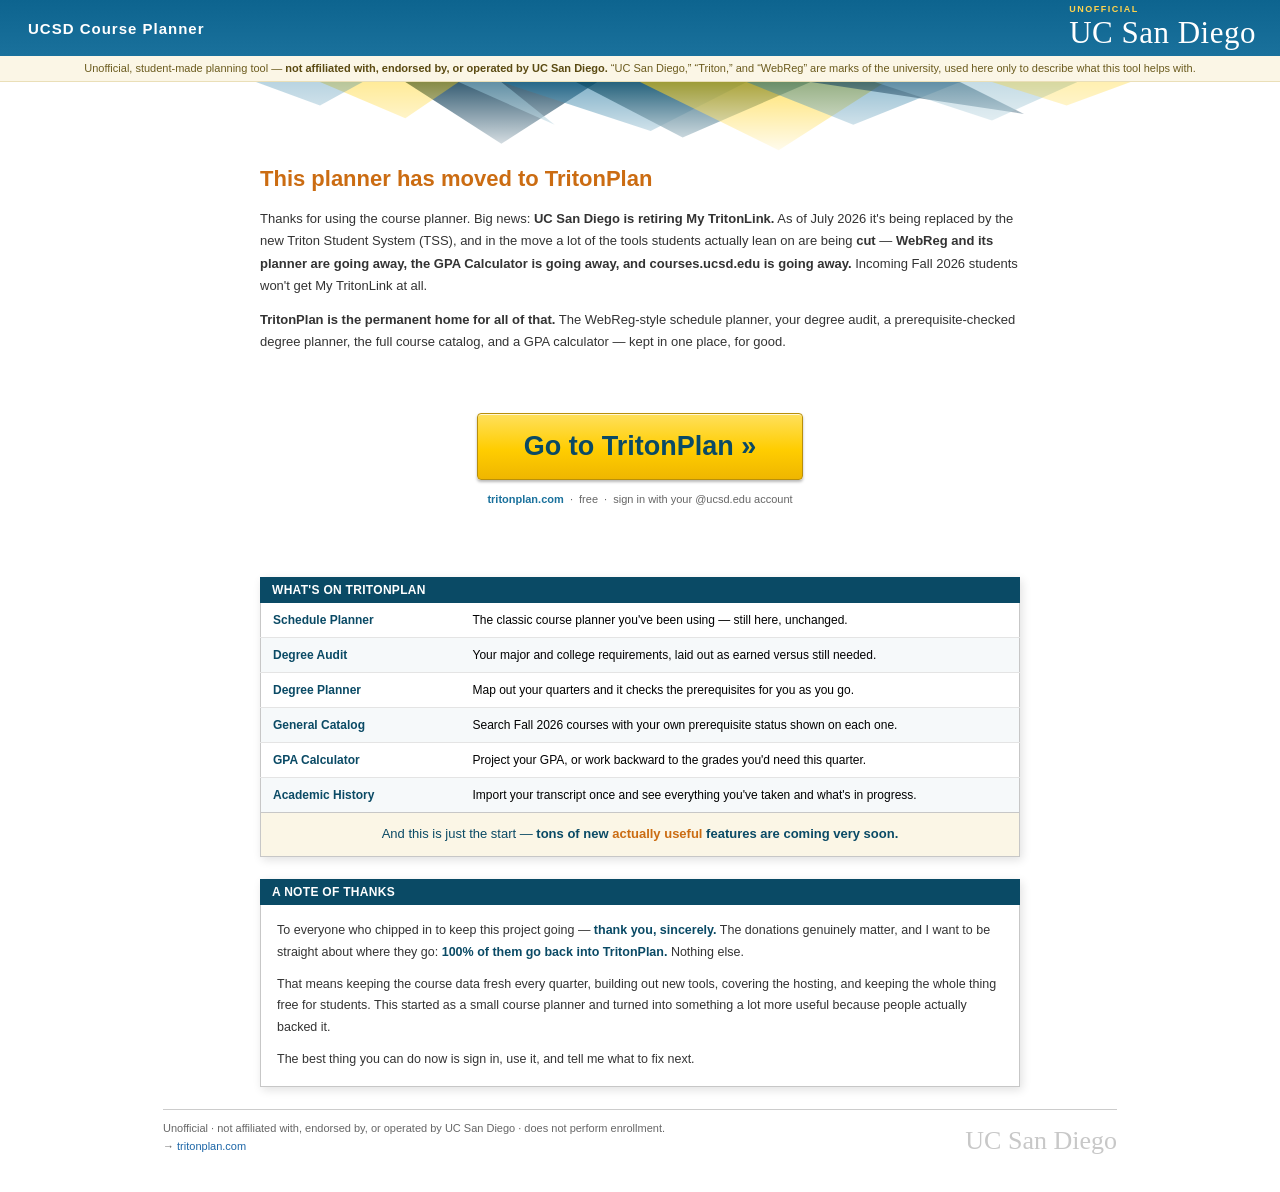
==== commit 869def60: "Migrate GitHub Pages site to a retro TritonPlan landing page Replace the standalone planner with a '" ====
--- a/site/index.html
+++ b/site/index.html
@@ -2,30 +2,55 @@
 <html lang="en">
 <head>
 <meta charset="utf-8">
-<title>Unofficial UCSD Course Planner (WebReg-style)</title>
+<title>UCSD Course Planner — now on TritonPlan</title>
 <meta name="viewport" content="width=device-width, initial-scale=1">
-<meta name="description" content="Unofficial, student-made course planner for UC San Diego — plan your Fall 2026 schedule the classic WebReg way. Not affiliated with or endorsed by UC San Diego.">
-<meta property="og:title" content="Unofficial UCSD Course Planner">
-<meta property="og:description" content="Unofficial, student-made tool to plan your UC San Diego Fall 2026 schedule the classic WebReg way — courses, professors, times, rooms, seats. Not affiliated with UC San Diego.">
+<meta name="description" content="The Unofficial UCSD Course Planner has moved to TritonPlan — the same schedule planning plus your degree audit, a quarter-by-quarter planner, catalog, and GPA tools. Not affiliated with UC San Diego.">
+<meta property="og:title" content="UCSD Course Planner — now on TritonPlan">
+<meta property="og:description" content="The course planner has moved to TritonPlan. Sign in with your UCSD Google account for the schedule planner, degree audit, degree planner, catalog, and GPA tools.">
 <meta property="og:type" content="website">
-<meta property="og:url" content="https://sahirssharma.github.io/WebReg-Course-Planner/">
-<meta property="og:image" content="https://sahirssharma.github.io/WebReg-Course-Planner/img/og-preview.png">
-<meta property="og:image:width" content="1200">
-<meta property="og:image:height" content="630">
-<meta name="twitter:card" content="summary_large_image">
-<meta name="twitter:title" content="Unofficial UCSD Course Planner">
-<meta name="twitter:description" content="Unofficial, student-made tool to plan your UC San Diego schedule the classic WebReg way. Not affiliated with UC San Diego.">
-<meta name="twitter:image" content="https://sahirssharma.github.io/WebReg-Course-Planner/img/og-preview.png">
+<meta property="og:url" content="https://tritonplan.com">
 <link rel="stylesheet" href="css/webreg.css?v=aadfe542">
 <!-- privacy-friendly page-open analytics (GoatCounter) -->
 <script data-goatcounter="https://ssssss.goatcounter.com/count"
         async src="//gc.zgo.at/count.js"></script>
+<style>
+  .mig{ max-width:760px; margin:0 auto; }
+  .mig-intro{ font-size:13px; line-height:1.7; color:#333; margin:12px 0 0; }
+  .mig-cta{ text-align:center; margin:60px 0 72px; }
+  .go-btn{
+    display:inline-block; text-decoration:none;
+    font-family:Arial,Helvetica,sans-serif; font-weight:bold; font-size:27px;
+    color:#0A4A65; background:linear-gradient(#FFE05C,#FFCD00 55%,#EFB600);
+    border:1px solid #b98f0a; border-radius:4px; padding:17px 46px;
+    box-shadow:inset 0 1px 0 rgba(255,255,255,.75), 0 2px 3px rgba(0,0,0,.28);
+  }
+  .go-btn:hover{ background:linear-gradient(#FFD940,#F7C400 55%,#E4AD00); }
+  .go-btn:active{ box-shadow:inset 0 2px 3px rgba(0,0,0,.25); }
+  .go-sub{ margin-top:13px; font-size:11px; color:#666; }
+  .go-url{ color:#1A719C; font-weight:bold; text-decoration:none; }
+  .mig-panel{ margin:22px 0; box-shadow:2px 3px 9px rgba(0,0,0,.12); }
+  .mig-hd{ background:#0A4A65; color:#fff; font-size:12px; font-weight:bold; letter-spacing:.3px; padding:6px 12px; }
+  .feat{ width:100%; border-collapse:collapse; font-size:12px; background:#fff;
+    border:1px solid #c7c7c7; border-top:none; }
+  .feat td{ padding:8px 12px; border-top:1px solid #e4e4e4; vertical-align:top; line-height:1.5; }
+  .feat tr:first-child td{ border-top:none; }
+  .feat tr:nth-child(even){ background:#f6f9fa; }
+  .feat .ft-name{ width:200px; font-weight:bold; color:#0A4A65; white-space:nowrap; }
+  .mig-soon{ border:1px solid #c7c7c7; border-top:none; background:#fbf6e6;
+    color:#0A4A65; font-size:13px; line-height:1.6; text-align:center; padding:11px 14px; }
+  .mig-soon .soon-hl{ color:#CB6C12; }
+  .mig-note{ border:1px solid #c7c7c7; border-top:none; background:#fff;
+    padding:15px 16px; font-size:12.5px; line-height:1.75; color:#333; }
+  .mig-note b{ color:#0A4A65; }
+  .mig-note p{ margin:0 0 10px; }
+  .mig-note p:last-child{ margin-bottom:0; }
+</style>
 </head>
 <body>
 
 <!-- ===== MY TRITONLINK chrome ===== -->
 <div class="tl-banner">
-  <span class="tl-brand">Functional Course Planner not TSS Slop</span>
+  <span class="tl-brand">UCSD Course Planner</span>
   <span class="tl-wordmark"><span class="tl-unofficial">Unofficial</span>UC San Diego</span>
 </div>
 <div class="disclaimer-strip">
@@ -56,191 +81,71 @@
 </div>
 
 <div class="page">
+  <div class="mig">
 
-  <!-- ===== screen 1: term select ===== -->
-  <div id="screen-term">
-    <h1 class="page-title">Course Enrollment</h1>
-    <div class="term-pick">
-      <b>Select a term to begin:</b>
-      <select id="landing-term"></select>
-      <button class="btn" id="btn-go">Go</button>
-    </div>
-  </div>
+    <h1 class="page-title">This planner has moved to TritonPlan</h1>
+    <p class="mig-intro">
+      Thanks for using the course planner. Big news: <b>UC San Diego is retiring My TritonLink.</b> As of July 2026
+      it's being replaced by the new Triton Student System (TSS), and in the move a lot of the tools students actually
+      lean on are being <b>cut</b> &mdash; <b>WebReg and its planner are going away, the GPA Calculator is going away,
+      and courses.ucsd.edu is going away.</b> Incoming Fall 2026 students won't get My TritonLink at all.
+    </p>
+    <p class="mig-intro">
+      <b>TritonPlan is the permanent home for all of that.</b> The WebReg-style schedule planner, your degree audit, a
+      prerequisite-checked degree planner, the full course catalog, and a GPA calculator &mdash; kept in one place,
+      for good.
+    </p>
 
-  <!-- ===== screen 2: main app ===== -->
-  <div id="screen-main" hidden>
-    <div class="hdr-row">
-      <h1 class="page-title">Course Enrollment</h1>
-      <div class="hdr-links">
-        <a id="lnk-appt">Appointment time</a><span class="sep">|</span><a
-          id="lnk-enrinfo"
-          href="https://students.ucsd.edu/academics/enrollment/calendars/index.html"
-          target="_blank" rel="noopener">Enrollment Information <span class="popout"></span></a>
-        <span class="sep">|</span>
-        <select id="term-switch"></select>
+    <div class="mig-cta">
+      <a class="go-btn" href="https://tritonplan.com">Go to TritonPlan &raquo;</a>
+      <div class="go-sub">
+        <a class="go-url" href="https://tritonplan.com">tritonplan.com</a>
+        &nbsp;&middot;&nbsp; free &nbsp;&middot;&nbsp; sign in with your @ucsd.edu account
       </div>
     </div>
 
-    <div class="status-line" id="status-line">
-      Plan your courses — build and compare schedules. Everything is saved to your local schedule only.
+    <div class="mig-panel">
+      <div class="mig-hd">WHAT'S ON TRITONPLAN</div>
+      <table class="feat"><tbody>
+        <tr><td class="ft-name">Schedule Planner</td><td>The classic course planner you've been using &mdash; still here, unchanged.</td></tr>
+        <tr><td class="ft-name">Degree Audit</td><td>Your major and college requirements, laid out as earned versus still needed.</td></tr>
+        <tr><td class="ft-name">Degree Planner</td><td>Map out your quarters and it checks the prerequisites for you as you go.</td></tr>
+        <tr><td class="ft-name">General Catalog</td><td>Search Fall 2026 courses with your own prerequisite status shown on each one.</td></tr>
+        <tr><td class="ft-name">GPA Calculator</td><td>Project your GPA, or work backward to the grades you'd need this quarter.</td></tr>
+        <tr><td class="ft-name">Academic History</td><td>Import your transcript once and see everything you've taken and what's in progress.</td></tr>
+      </tbody></table>
+      <div class="mig-soon">And this is just the start &mdash; <b>tons of new <span class="soon-hl">actually useful</span> features are coming very soon.</b></div>
     </div>
 
-    <div id="conflict-banner" hidden></div>
-
-    <!-- search -->
-    <div class="search-panel">
-      <div class="search-row">
-        <div class="search-label">
-          <b>Search for Classes:</b><br>
-          <a id="lnk-adv">Advanced Search</a>
-        </div>
-        <span class="ac-wrap">
-          <input id="q" placeholder="(e.g., BILD, BILD 3 or computer 3 )" autocomplete="off">
-          <div id="ac" class="ac" hidden></div>
-        </span>
-        <button class="btn" id="btn-search">Search</button>
-      </div>
-
-      <div id="adv" class="adv" hidden>
-        <table class="adv-left"><tbody>
-          <tr>
-            <td class="lab">Subject:</td>
-            <td><div class="tokbox" id="subj-box" tabindex="0"><span class="placeholder">Select one or more</span></div></td>
-          </tr>
-          <tr><td class="lab">Course:</td>
-              <td><input type="text" id="f-courseno" placeholder="Enter one or more"></td></tr>
-          <tr><td class="lab">Instructor:</td>
-              <td><input type="text" id="f-instructor" placeholder="Last, First"></td></tr>
-          <tr><td class="lab">Title:</td>
-              <td><input type="text" id="f-title"></td></tr>
-          <tr><td class="lab">Section ID:</td>
-              <td><input type="text" id="f-sectionid" placeholder="Enter one or more"></td></tr>
-        </tbody></table>
-
-        <div class="adv-right">
-          <div class="so-hd">Show only</div>
-          <table><tbody>
-            <tr><td class="rowlab">Lower:</td>
-                <td><label><input type="checkbox" class="rng" value="1-99">1-99</label></td>
-                <td><label><input type="checkbox" class="rng" value="87,90">87,90</label></td>
-                <td><label><input type="checkbox" class="rng" value="99">99</label></td></tr>
-            <tr><td class="rowlab">Upper:</td>
-                <td><label><input type="checkbox" class="rng" value="100-198">100-198</label></td>
-                <td><label><input type="checkbox" class="rng" value="195">195</label></td>
-                <td><label><input type="checkbox" class="rng" value="199">199</label></td></tr>
-            <tr><td class="rowlab">Graduate:</td>
-                <td><label><input type="checkbox" class="rng" value="200-297">200-297</label></td>
-                <td><label><input type="checkbox" class="rng" value="298">298</label></td>
-                <td><label><input type="checkbox" class="rng" value="299">299</label></td></tr>
-            <tr><td></td>
-                <td><label><input type="checkbox" class="rng" value="300+">300+</label></td>
-                <td><label><input type="checkbox" class="rng" value="400+">400+</label></td>
-                <td><label><input type="checkbox" class="rng" value="500+">500+</label></td></tr>
-          </tbody></table>
-          <div class="adv-days" style="margin-top:6px;">
-            <b>Days:</b>
-            <label><input type="checkbox" class="day" value="M">M</label>
-            <label><input type="checkbox" class="day" value="Tu">Tu</label>
-            <label><input type="checkbox" class="day" value="W">W</label>
-            <label><input type="checkbox" class="day" value="Th">Th</label>
-            <label><input type="checkbox" class="day" value="F">F</label>
-            <label><input type="checkbox" class="day" value="Sa">Sa</label>
-            <label><input type="checkbox" class="day" value="Su">Su</label>
-          </div>
-          <div class="adv-times">
-            <b>Start:</b> <select id="f-start"></select>
-            <b>End:</b> <select id="f-end"></select>
-          </div>
-          <div class="adv-open">
-            <b>Only show sections with seats available:</b>
-            <input type="checkbox" id="f-open">
-          </div>
-        </div>
-        <div class="adv-btns">
-          <button class="btn" id="btn-reset">Reset</button>
-          <button class="btn" id="btn-search2">Search</button>
-        </div>
+    <div class="mig-panel">
+      <div class="mig-hd">A NOTE OF THANKS</div>
+      <div class="mig-note">
+        <p>
+          To everyone who chipped in to keep this project going &mdash; <b>thank you, sincerely.</b>
+          The donations genuinely matter, and I want to be straight about where they go:
+          <b>100% of them go back into TritonPlan.</b> Nothing else.
+        </p>
+        <p>
+          That means keeping the course data fresh every quarter, building out new tools, covering the
+          hosting, and keeping the whole thing free for students. This started as a small course planner
+          and turned into something a lot more useful because people actually backed it.
+        </p>
+        <p>
+          The best thing you can do now is sign in, use it, and tell me what to fix next.
+        </p>
       </div>
     </div>
 
-    <!-- results -->
-    <div id="results-region" class="results-region" hidden>
-      <div class="results-toggle-row"><a id="lnk-toggle-results">Hide search result</a></div>
-      <div id="results-inner">
-        <div class="results-toolbar">
-          Show <select id="page-size">
-            <option>10</option><option>25</option><option>50</option><option>100</option>
-          </select>
-          <span id="pager"></span>
-          <span class="found" id="found-count"></span>
-        </div>
-        <div class="results-panel">
-          <div class="results-panel-hd">Search results and action
-            <span class="round-toggle" id="panel-collapse">&#8211;</span>
-          </div>
-          <div id="results-body"></div>
-        </div>
-      </div>
-    </div>
-
-    <!-- my schedule -->
-    <div class="sched-hdr">
-      <span class="sched-units" id="sched-units" hidden
-            title="Sum of units for the classes on this schedule (events excluded)"></span>
-      <b>My schedule:</b>
-      <select id="sched-name" title="Switch, create, copy, rename, or delete a schedule"></select>
-    </div>
-    <div class="sched-area" id="sched-area">
-      <div class="sched-tabs">
-        <span class="tab active" data-view="list">List</span>
-        <span class="tab" data-view="calendar">Calendar</span>
-        <span class="tab" data-view="finals">Finals</span>
-        <span class="tab" data-view="map">Map</span>
-        <span class="sched-links">
-          <a id="lnk-add-event">Add Event</a> |
-          <a id="lnk-print">Print Schedule</a> |
-          <a id="lnk-books" href="https://ucsandiegobookstore.com/" target="_blank"
-             rel="noopener">View Book List <span class="popout popout-w"></span></a>
-        </span>
-      </div>
-      <div id="view-list"></div>
-      <div id="view-calendar" hidden></div>
-      <div id="view-finals" hidden></div>
-      <div id="view-map" hidden></div>
-    </div>
   </div>
 
-  <div class="planner-note">Unofficial, independent student tool &mdash; not affiliated with, endorsed by, or connected to UC San Diego, and not connected to UCSD registration.
-    <span class="data-asof">Course data as of July 23, 2026.</span></div>
-  <div class="copyright-note">&copy; 2026 Sahir Sharma &middot; <a
-    href="https://github.com/SahirSSharma/WebReg-Course-Planner/blob/main/LICENSE"
-    target="_blank" rel="noopener">MIT License</a> &middot; <a
-    href="https://github.com/SahirSSharma/WebReg-Course-Planner"
-    target="_blank" rel="noopener">View source on GitHub</a></div>
-  <div class="feedback-note">Feedback or bugs? <a
-    href="mailto:sas063@ucsd.edu?subject=WebReg%20Course%20Planner%20feedback">sas063@ucsd.edu</a></div>
-</div>
-
-
-<div id="modal-root" hidden></div>
-
-<!-- ===== support / tip corner (bottom-right) ===== -->
-<div id="tip-jar" class="tip-jar">
-  <div class="tip-bar" id="tip-bar">
-    <span>💸 Support the project</span><span class="tip-caret" id="tip-caret">▾</span>
-  </div>
-  <div class="tip-body" id="tip-body">
-    <img class="tip-meme" src="img/meme.gif" alt=""
-         onerror="this.style.display='none'">
-    <div class="tip-note">100% of tips go right back into improving WebReg.</div>
-    <img class="tip-qr" src="img/venmo-qr.png"
-         alt="Venmo @Sahir-Sharma — scan to pay">
-    <div class="tip-zelle"><b>Zelle</b> &middot; 650-334-7008</div>
+  <div class="page-footer">
+    <div>
+      Unofficial &middot; not affiliated with, endorsed by, or operated by UC San Diego &middot; does not perform enrollment.<br>
+      &rarr; <a href="https://tritonplan.com">tritonplan.com</a>
+    </div>
+    <div class="footer-wordmark">UC San Diego</div>
   </div>
 </div>
 
-<script>window.__DATA_V="ee8b9567";</script>
-<script src="js/localdb.js?v=fe60c263"></script>
-<script src="js/webreg.js?v=6ad71985"></script>
 </body>
 </html>
